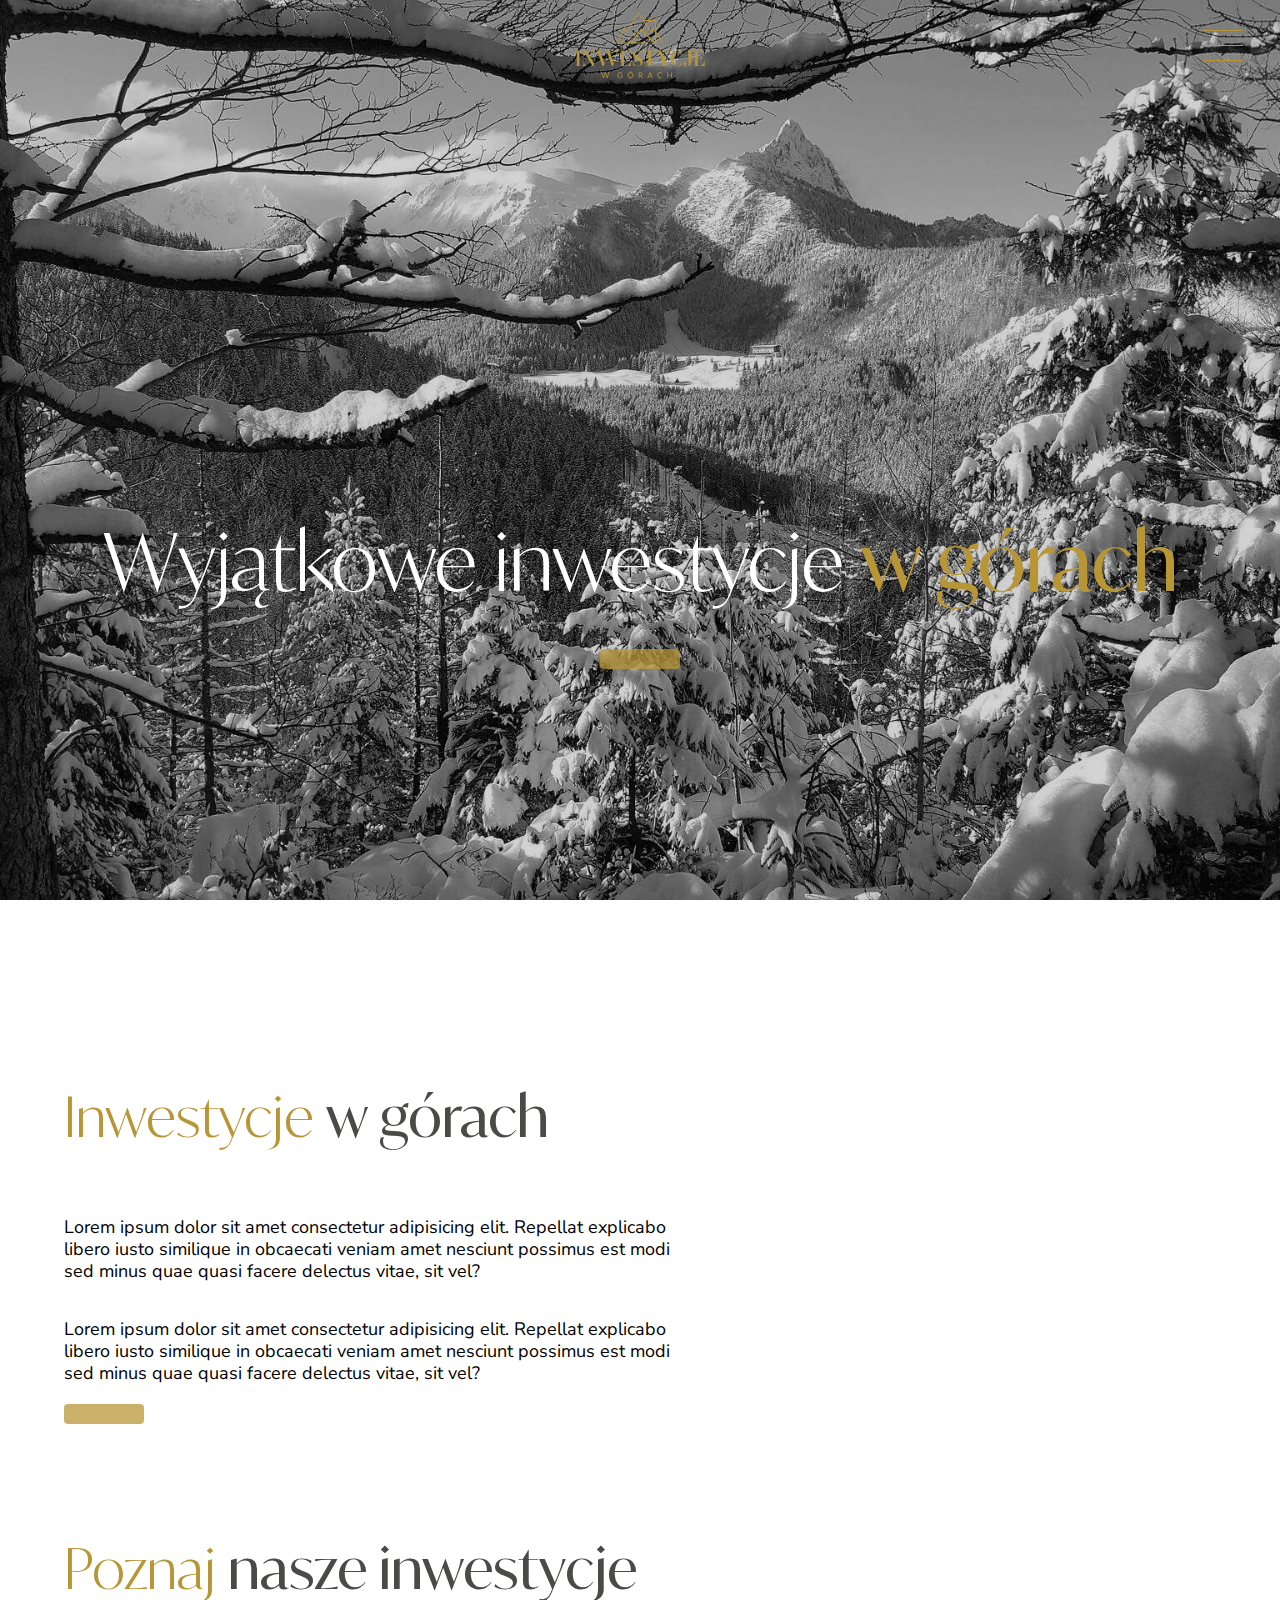
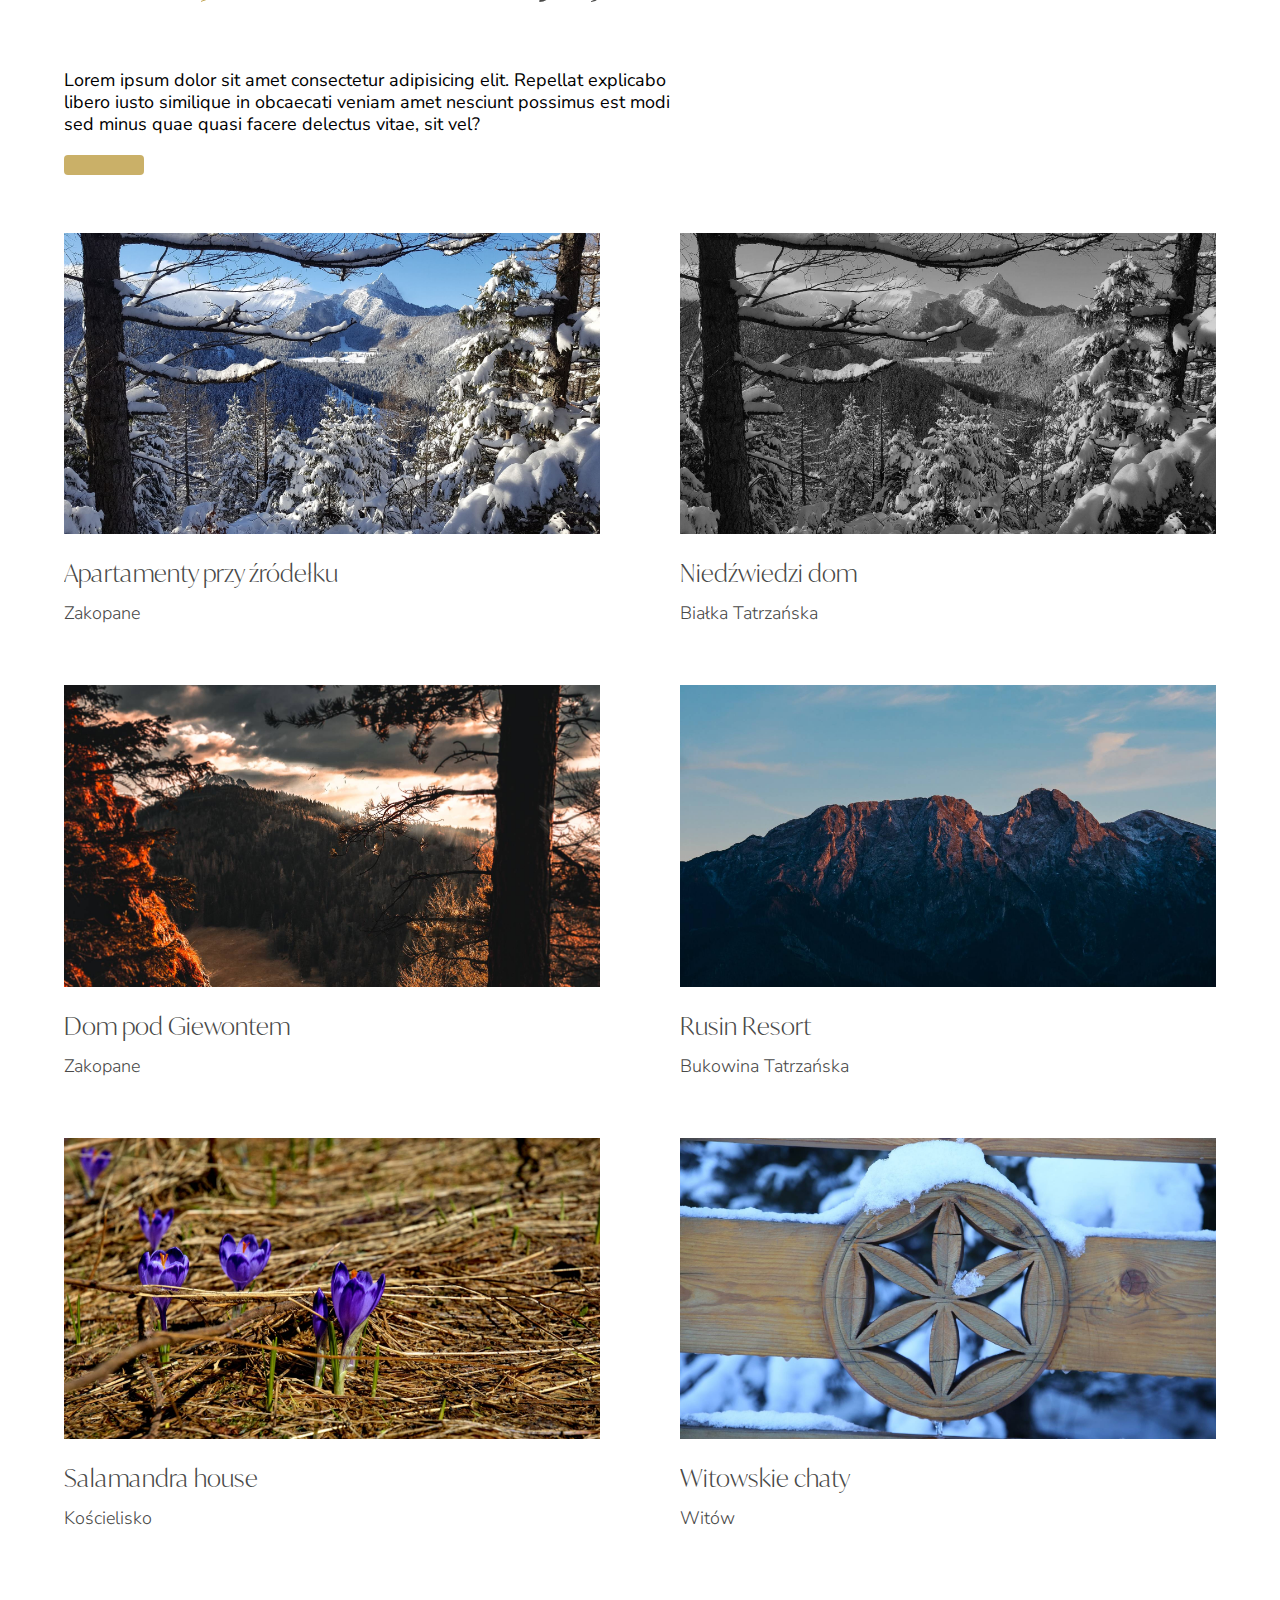
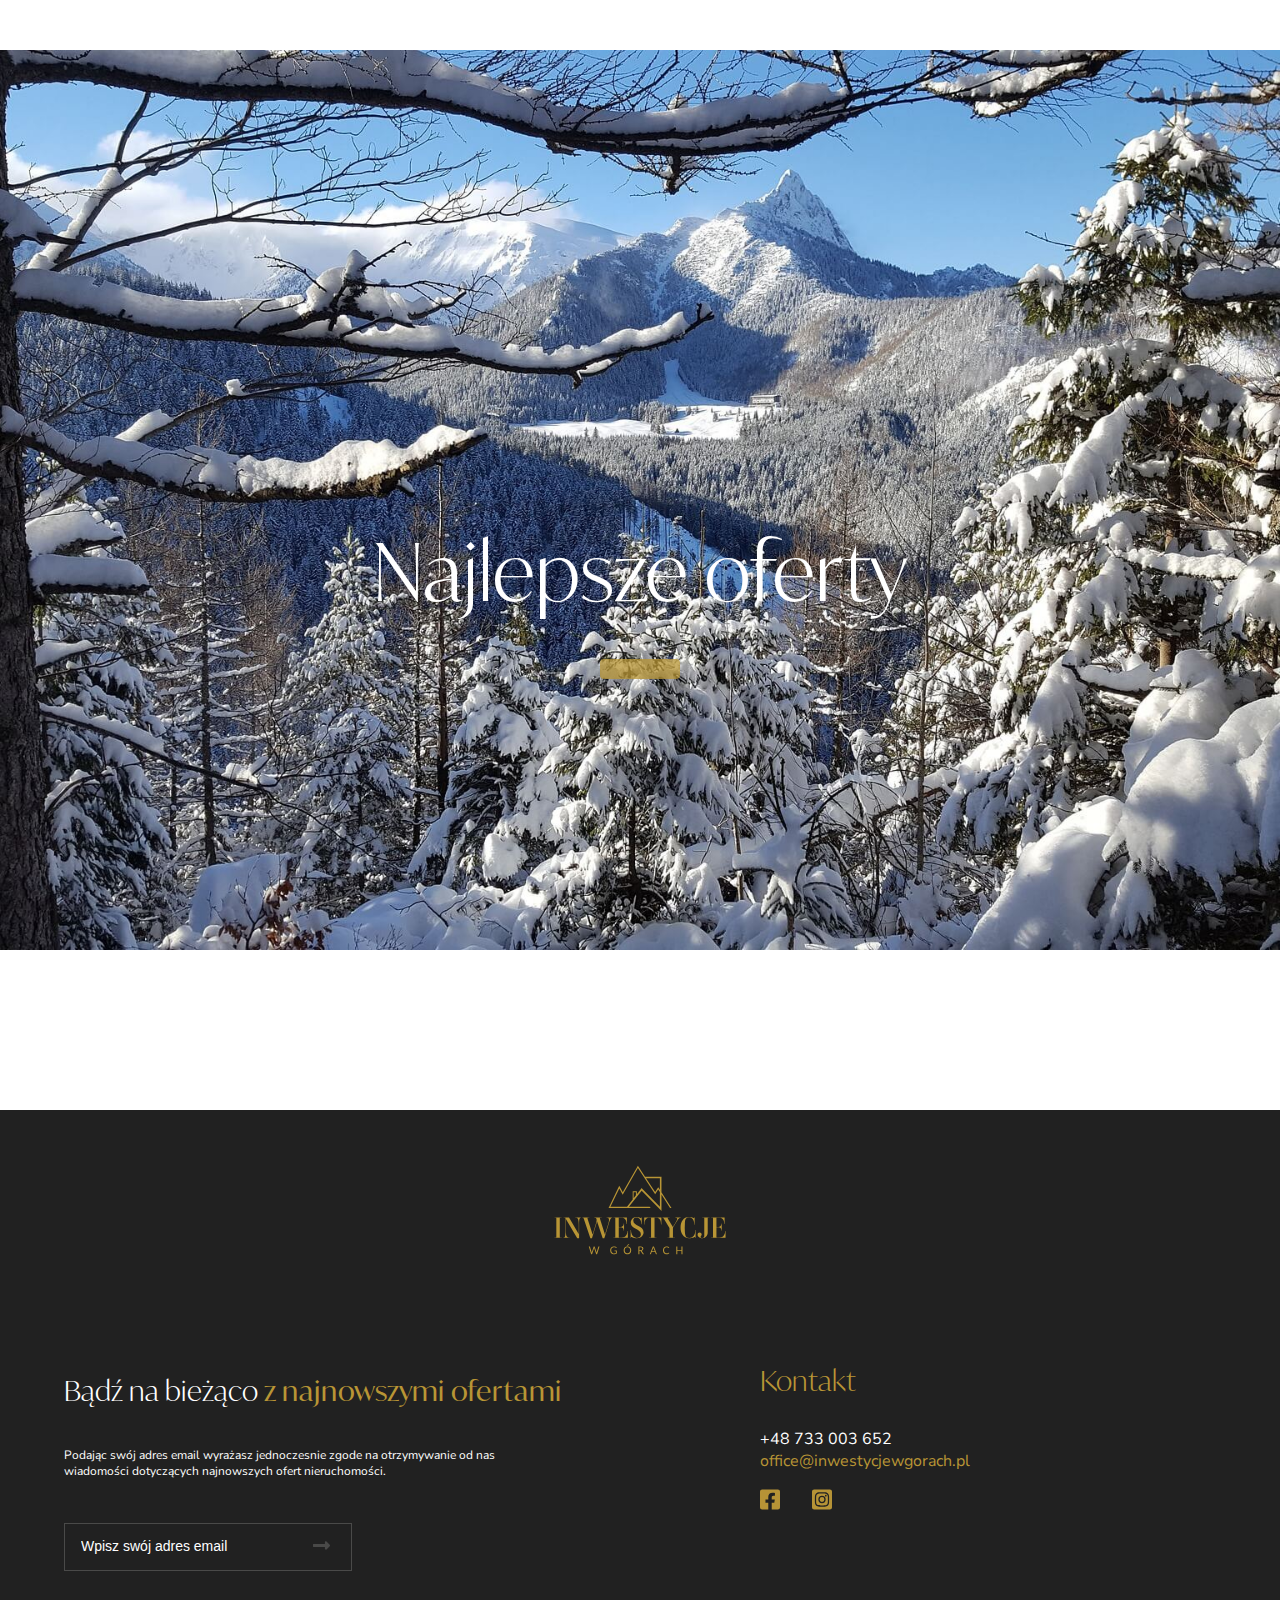
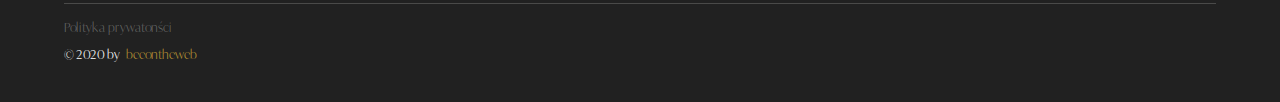
==== index.html @ 1aafb500 "Add menu links hover effects & image menu image" ====
<!DOCTYPE html>
<html lang="en">
  <head>
    <meta charset="UTF-8" />
    <meta name="viewport" content="width=device-width, initial-scale=1.0" />
    <link rel="stylesheet" href="./style.css" />
    <title>Inwestycje w górach</title>
  </head>
  <body>
    <!-- <header>
      <nav> -->
    <div class="menu__toggler">
      <div class="menu__logo">
        <img class="menu__logo--img" src="./images/logo/logo_gold_optimized.svg" alt="Logo Inwestycje w Górach" />
      </div>
      <button class="hamburger-menu">
        <span class="hamburger-menu-line"></span>
      </button>
    </div>
    <nav class="menu-wrapper">
      <ul class="menu">
        <li class="menu__item"><a class="menu__item--link" href="./#home">Home</a></li>
        <li class="menu__item"><a class="menu__item--link" href="./#about">O nas</a></li>
        <li class="menu__item"><a class="menu__item--link" href="./#investments">Inwestycje</a></li>
        <li class="menu__item"><a class="menu__item--link" href="./#footer">Kontakt</a></li>
      </ul>
      <div class="menu__contact">
        <a href="tel:+48733003652" class="menu__contact--phone">+48 733 003 652</a>
        <a href="mailto:office@inwestycjewgorach.pl" class="menu__contact--email">office@inwestycjewgorach.pl</a>
        <div class="menu__contact--social-links">
          <a href="" class="menu__contact--social-links facebook-link"
            ><img src="./images/icons/facebook-square.svg" alt=""
          /></a>
          <a href="" class="menu__contact--social-links instagram-link"
            ><img src="./images/icons/instagram-square.svg" alt=""
          /></a>
        </div>
      </div>
      <div class="menu-image-container"></div>
    </nav>

    <!-- </nav>
    </header> -->
    <section class="hero" id="home">
      <h2 class="lead-text">
        Wyjątkowe inwestycje <br />
        <span>w górach</span>
      </h2>
    </section>
    <div id="sticky-bar"></div>
    <section class="about" id="about">
      <h2 class="about__lead-text">Inwestycje <span>w górach</span></h2>
      <p class="about__paragraph">
        Lorem ipsum dolor sit amet consectetur adipisicing elit. Repellat explicabo libero iusto similique in obcaecati
        veniam amet nesciunt possimus est modi sed minus quae quasi facere delectus vitae, sit vel?
      </p>
      <p class="about__paragraph">
        Lorem ipsum dolor sit amet consectetur adipisicing elit. Repellat explicabo libero iusto similique in obcaecati
        veniam amet nesciunt possimus est modi sed minus quae quasi facere delectus vitae, sit vel?
      </p>
    </section>
    <section class="investments" id="investments">
      <h2 class="investments__lead-text">Poznaj <span>nasze inwestycje</span></h2>
      <p class="investments__paragraph">
        Lorem ipsum dolor sit amet consectetur adipisicing elit. Repellat explicabo libero iusto similique in obcaecati
        veniam amet nesciunt possimus est modi sed minus quae quasi facere delectus vitae, sit vel?
      </p>
      <div class="investments-wrapper">
        <a href="./single.html" class="single-investment">
          <div class="single-investment__image"></div>
          <h3 class="single-investment__name">Apartamenty przy źródełku</h3>
          <h4 class="single-investment__city">Zakopane</h4>
        </a>
        <a href="./single.html" class="single-investment">
          <div class="single-investment__image"></div>
          <h3 class="single-investment__name">Niedźwiedzi dom</h3>
          <h4 class="single-investment__city">Białka Tatrzańska</h4>
        </a>
        <a href="./single.html" class="single-investment">
          <div class="single-investment__image"></div>
          <h3 class="single-investment__name">Dom pod Giewontem</h3>
          <h4 class="single-investment__city">Zakopane</h4>
        </a>
        <a href="./single.html" class="single-investment">
          <div class="single-investment__image"></div>
          <h3 class="single-investment__name">Rusin Resort</h3>
          <h4 class="single-investment__city">Bukowina Tatrzańska</h4>
        </a>
        <a href="./single.html" class="single-investment">
          <div class="single-investment__image"></div>
          <h3 class="single-investment__name">Salamandra house</h3>
          <h4 class="single-investment__city">Kościelisko</h4>
        </a>
        <a href="./single.html" class="single-investment">
          <div class="single-investment__image"></div>
          <h3 class="single-investment__name">Witowskie chaty</h3>
          <h4 class="single-investment__city">Witów</h4>
        </a>
      </div>
    </section>
    <section class="gallery">
      <div class="gallery__image">
        <h4 class="gallery__image--title">Najlepsze oferty</h4>
      </div>
    </section>
    <footer class="footer">
      <section class="footer__logo">
        <img class="footer__logo--img" src="./images/logo/logo_gold_optimized.svg" alt="Logo Inwestycje w Górach" />
      </section>
      <!-- <section class="footer__cities">
        <p class="footer__cities--city">Zakopane</p>
        <p class="footer__cities--city">Białka Tatrzańska</p>
        <p class="footer__cities--city">Kościelisko</p>
        <p class="footer__cities--city">Bukowina Tatrzańska</p>
        <p class="footer__cities--city">Witów</p>
        <p class="footer__cities--city">Jurgów</p>
      </section> -->
      <section class="footer__newsletter" id="footer">
        <h4 class="footer__newsletter--title">
          Bądź na bieżąco <br />
          <span>z najnowszymi ofertami</span>
        </h4>
        <p class="footer__newsletter--disclaimer">
          Podając swój adres email wyrażasz jednoczesnie zgode na otrzymywanie od nas wiadomości dotyczących najnowszych
          ofert nieruchomości.
        </p>
        <form class="footer__newsletter-form">
          <input
            type="email"
            name="email"
            id="email"
            placeholder="Wpisz swój adres email"
            class="footer__newsletter-form--input"
          />
          <button type="submit" class="footer__newsletter-form--button">
            <img src="./images/icons/long-arrow-alt-right.svg" alt="" srcset="" />
          </button>
        </form>
      </section>
      <section class="footer__contact">
        <h4 class="footer__contact--header">Kontakt</h4>
        <a href="tel:+48733003652" class="footer__contact--phone">+48 733 003 652</a>
        <a href="mailto:office@inwestycjewgorach.pl" class="footer__contact--email">office@inwestycjewgorach.pl</a>
        <div class="footer__contact--social-links">
          <a href="" class="footer__contact--social-links facebook-link"
            ><img src="./images/icons/facebook-square.svg" alt=""
          /></a>
          <a href="" class="footer__contact--social-links instagram-link"
            ><img src="./images/icons/instagram-square.svg" alt=""
          /></a>
        </div>
      </section>
      <section class="footer__privacy-policy">
        <a href="" class="footer__privacy-policy--link">Polityka prywatonści</a>
      </section>
      <section class="footer__copyrights">
        <a href="https://www.beeontheweb.pl" target="_blank" rel="noopener noreferrer" class="footer__copyrights--link"
          >&#169; 2020 by &nbsp;<span>beeontheweb</span></a
        >
      </section>
    </footer>
    <script src="index.js"></script>
  </body>
</html>
---- style.css ----
@import url("fonts/ivymode/ivymode.css");
@import url("https://fonts.googleapis.com/css2?family=Nunito+Sans:ital,wght@0,200;0,300;0,400;0,600;0,700;0,800;0,900;1,200;1,300;1,400;1,600;1,700;1,800;1,900&display=swap");
.menu__toggler {
  position: fixed;
  top: 0;
  left: 0;
  width: 100vw;
  max-width: 100vw;
  margin: 0;
  padding: 0;
  height: 64px;
  background: transparent;
  z-index: 10;
  display: -webkit-box;
  display: -ms-flexbox;
  display: flex;
  -webkit-box-align: center;
      -ms-flex-align: center;
          align-items: center;
  -webkit-box-pack: end;
      -ms-flex-pack: end;
          justify-content: flex-end;
}

.menu__toggler .menu__logo {
  position: absolute;
  top: 0;
  left: 0;
  height: 64px;
  width: 100%;
  text-align: center;
}

@media screen and (min-width: 768px) {
  .menu__toggler .menu__logo {
    height: 90px;
  }
}

.menu__toggler .menu__logo--img {
  height: 100%;
  width: auto;
}

.menu__toggler .hamburger-menu {
  width: 30px;
  height: 30px;
  background: transparent;
  border: none;
  margin: 0;
  padding: 0;
  margin-right: 17px;
  outline: #b89535;
  cursor: pointer;
  overflow: hidden;
}

.menu__toggler .hamburger-menu-line {
  position: relative;
  display: block;
  height: 1px;
  width: 100%;
  background: #b89535;
  border-radius: 1px;
  -webkit-transition: -webkit-transform 1s 0.2s ease;
  transition: -webkit-transform 1s 0.2s ease;
  transition: transform 1s 0.2s ease;
  transition: transform 1s 0.2s ease, -webkit-transform 1s 0.2s ease;
}

.menu__toggler .hamburger-menu-line:after {
  position: absolute;
  content: "";
  height: 1px;
  width: 100%;
  left: 0;
  top: 10px;
  background: inherit;
  border-radius: 1px;
  -webkit-transition: -webkit-transform 1.2s 0.2s ease;
  transition: -webkit-transform 1.2s 0.2s ease;
  transition: transform 1.2s 0.2s ease;
  transition: transform 1.2s 0.2s ease, -webkit-transform 1.2s 0.2s ease;
}

.menu__toggler .hamburger-menu-line:before {
  position: absolute;
  content: "";
  height: 1px;
  width: 100%;
  left: 0;
  bottom: 10px;
  background: inherit;
  border-radius: 1px;
  -webkit-transition: -webkit-transform 1s 0.2s ease;
  transition: -webkit-transform 1s 0.2s ease;
  transition: transform 1s 0.2s ease;
  transition: transform 1s 0.2s ease, -webkit-transform 1s 0.2s ease;
}

.menu__toggler .hamburger-menu:focus {
  color: #b89535;
}

.menu__toggler .hamburger-active .hamburger-menu-line {
  -webkit-transform: scaleX(0.25);
          transform: scaleX(0.25);
  border-radius: 1px;
}

.menu__toggler .hamburger-active .hamburger-menu-line:before {
  -webkit-transform: scaleX(8) translateX(0.5px);
          transform: scaleX(8) translateX(0.5px);
  border-radius: 1px;
}

.menu__toggler .hamburger-active .hamburger-menu-line:after {
  -webkit-transform: scaleX(8) translateX(-1px);
          transform: scaleX(8) translateX(-1px);
  border-radius: 1px;
}

@media screen and (min-width: 1024px) {
  .menu__toggler {
    height: 90px;
  }
  .menu__toggler .hamburger-menu {
    width: 40px;
    height: 40px;
    margin-right: 37px;
  }
  .menu__toggler .hamburger-menu-line:after {
    top: 15px;
  }
  .menu__toggler .hamburger-menu-line:before {
    bottom: 15px;
  }
}

.menu-wrapper {
  height: 100vh;
  width: 100vw;
  position: fixed;
  top: 0;
  left: 0;
  background: #212121;
  z-index: 5;
  -webkit-transform: translateY(-100%);
          transform: translateY(-100%);
  -webkit-transition: -webkit-transform 1s ease-out;
  transition: -webkit-transform 1s ease-out;
  transition: transform 1s ease-out;
  transition: transform 1s ease-out, -webkit-transform 1s ease-out;
}

.menu-wrapper .menu {
  margin: 25vh 0 0 0;
  padding: 0;
  list-style: none;
}

.menu-wrapper .menu__item {
  width: 100%;
  margin-bottom: 16px;
  text-align: center;
}

.menu-wrapper .menu__item--link {
  display: inline-block;
  text-decoration: none;
  font-family: "Ivy Mode";
  color: #ffffff;
  font-size: 32px;
  font-weight: 300;
  -webkit-transition: color 0.5s ease-in-out, -webkit-transform 0.5s;
  transition: color 0.5s ease-in-out, -webkit-transform 0.5s;
  transition: color 0.5s ease-in-out, transform 0.5s;
  transition: color 0.5s ease-in-out, transform 0.5s, -webkit-transform 0.5s;
}

.menu-wrapper .menu__item--link:hover {
  color: #b89535;
  transform: skewX(-15deg);
  -webkit-transform: skewX(-15deg);
  -moz-transform: skewX(-15deg);
  -o-transform: skewX(-15deg);
}

.menu-wrapper .menu__contact {
  margin-top: 40px;
}

.menu-wrapper .menu__contact--phone, .menu-wrapper .menu__contact--email {
  display: block;
  text-decoration: none;
  font-family: "Nunito Sans", sans-serif;
  text-align: center;
}

.menu-wrapper .menu__contact--phone {
  color: #ffffff;
}

.menu-wrapper .menu__contact--email {
  color: #b89535;
}

.menu-wrapper .menu__contact--social-links {
  margin: 8px 0;
  display: -webkit-box;
  display: -ms-flexbox;
  display: flex;
  -webkit-box-pack: center;
      -ms-flex-pack: center;
          justify-content: center;
  -webkit-box-align: center;
      -ms-flex-align: center;
          align-items: center;
}

.menu-wrapper .menu__contact--social-links.facebook-link img, .menu-wrapper .menu__contact--social-links.instagram-link img {
  width: 20px;
  height: auto;
  -webkit-filter: invert(58%) sepia(32%) saturate(791%) hue-rotate(6deg) brightness(95%) contrast(91%);
          filter: invert(58%) sepia(32%) saturate(791%) hue-rotate(6deg) brightness(95%) contrast(91%);
}

.menu-wrapper .menu__contact--social-links.facebook-link img:hover, .menu-wrapper .menu__contact--social-links.instagram-link img:hover {
  -webkit-filter: invert(100%) sepia(100%) saturate(0%) hue-rotate(288deg) brightness(102%) contrast(102%);
          filter: invert(100%) sepia(100%) saturate(0%) hue-rotate(288deg) brightness(102%) contrast(102%);
}

.menu-wrapper .menu__contact--social-links.facebook-link {
  margin-right: 32px;
}

.menu-wrapper .menu-image-container {
  display: none;
}

@media screen and (min-width: 768px) {
  .menu-wrapper .menu {
    margin: 25vh 0 0 0;
  }
  .menu-wrapper .menu__item {
    margin-bottom: 24px;
  }
  .menu-wrapper .menu__item--link {
    font-size: 48px;
  }
  .menu-wrapper .menu__contact {
    margin-top: 64px;
  }
  .menu-wrapper .menu__contact--social-links.facebook-link img, .menu-wrapper .menu__contact--social-links.instagram-link img {
    width: 24px;
    height: auto;
  }
  .menu-wrapper .menu__contact--social-links.facebook-link {
    margin-right: 48px;
  }
}

@media screen and (min-width: 1024px) {
  .menu-wrapper {
    display: -ms-grid;
    display: grid;
    -ms-grid-columns: 1fr 1fr;
        grid-template-columns: 1fr 1fr;
        grid-template-areas: "menu contact";
  }
  .menu-wrapper .menu {
    -ms-grid-row: 1;
    -ms-grid-column: 1;
    grid-area: menu;
    -ms-flex-item-align: end;
        -ms-grid-row-align: end;
        align-self: end;
    -ms-grid-column-align: start;
        justify-self: start;
    padding: 0 0 64px 64px;
  }
  .menu-wrapper .menu__item {
    margin-bottom: 24px;
    text-align: left;
  }
  .menu-wrapper .menu__item--link {
    font-size: 48px;
  }
  .menu-wrapper .menu__contact {
    -ms-grid-row: 1;
    -ms-grid-column: 2;
    grid-area: contact;
    -ms-flex-item-align: end;
        -ms-grid-row-align: end;
        align-self: end;
    -ms-grid-column-align: end;
        justify-self: end;
    margin-top: 0;
    padding: 0 64px 64px 0;
  }
  .menu-wrapper .menu__contact--phone, .menu-wrapper .menu__contact--email {
    text-align: right;
  }
  .menu-wrapper .menu__contact--social-links {
    -webkit-box-pack: end;
        -ms-flex-pack: end;
            justify-content: flex-end;
  }
  .menu-wrapper .menu__contact--social-links.facebook-link {
    margin-right: 48px;
  }
  .menu-wrapper .menu-image-container {
    display: block;
    position: absolute;
    top: 0;
    left: 37%;
    width: 35%;
    height: 100%;
    background: url("./images/heroes/flowers_01_1920_1080.jpg");
    background-size: cover;
    background-position: center;
    opacity: 0;
  }
  .menu-wrapper .menu-image-container.visible {
    opacity: 1;
    -webkit-transition: opacity 1s ease-in;
    transition: opacity 1s ease-in;
  }
}

.menu-wrapper.visible {
  -webkit-transform: translateY(0);
          transform: translateY(0);
}

.hero {
  position: relative;
  margin: 0;
  padding: 0;
  width: 100vw;
  max-width: 100vw;
  height: 100vh;
  min-height: calc(100vh - 64px);
  background-image: url("./images/heroes/hero_02_1920_1080.jpg");
  background-size: cover;
  background-position: center;
  display: -webkit-box;
  display: -ms-flexbox;
  display: flex;
  -webkit-box-pack: center;
      -ms-flex-pack: center;
          justify-content: center;
  -webkit-box-align: center;
      -ms-flex-align: center;
          align-items: center;
}

.hero .lead-text {
  position: absolute;
  left: 0;
  bottom: 25%;
  width: 100%;
  max-width: 100vw;
  z-index: 2;
  text-align: center;
  color: #ffffff;
  font-family: "Ivy Mode";
  font-size: 32px;
  line-height: 42px;
  font-weight: 300;
  font-style: normal;
}

@media screen and (min-width: 768px) {
  .hero .lead-text {
    font-size: 64px;
    line-height: 80px;
  }
}

@media screen and (min-width: 1024px) {
  .hero .lead-text {
    font-size: 80px;
    line-height: 96px;
  }
}

@media screen and (min-width: 1280px) {
  .hero .lead-text br {
    display: none;
  }
}

.hero .lead-text span {
  color: #b89535;
  font-weight: normal;
}

.hero .lead-text span:after {
  position: absolute;
  left: 50%;
  bottom: -60px;
  -webkit-transform: translateX(-50%);
          transform: translateX(-50%);
  content: "";
  width: 80px;
  height: 20px;
  background-color: #b89535;
  border-radius: 4px;
  opacity: 0.75;
}

.about {
  max-width: 100vw;
  height: auto;
  padding: 64px 20px;
  display: -webkit-box;
  display: -ms-flexbox;
  display: flex;
  -webkit-box-orient: vertical;
  -webkit-box-direction: normal;
      -ms-flex-direction: column;
          flex-direction: column;
  -webkit-box-align: center;
      -ms-flex-align: center;
          align-items: center;
  position: relative;
}

@media screen and (min-width: 768px) {
  .about {
    padding: 90px 20px;
  }
}

.about__lead-text {
  margin-top: 0;
  color: #b89535;
  font-family: "Ivy Mode";
  font-size: 32px;
  line-height: 42px;
  font-weight: 300;
  font-style: normal;
}

.about__lead-text span {
  color: #4a4a49;
  font-weight: normal;
}

@media screen and (min-width: 768px) {
  .about__lead-text {
    width: 100%;
    max-width: 80%;
    font-size: 56px;
    line-height: 72px;
  }
}

@media screen and (min-width: 1152px) {
  .about__lead-text {
    max-width: 1152px;
  }
}

.about__paragraph {
  position: relative;
  font-family: "Nunito Sans", sans-serif;
  font-size: 18px;
  line-height: 22px;
}

@media screen and (min-width: 768px) {
  .about__paragraph {
    max-width: 80%;
  }
}

@media screen and (min-width: 1152px) {
  .about__paragraph {
    max-width: 50%;
    -ms-flex-item-align: start;
        align-self: flex-start;
    margin-left: calc((100vw - 1152px) / 2 - 20px);
  }
}

.about__paragraph:last-of-type::after {
  position: absolute;
  left: 0;
  bottom: -40px;
  content: "";
  width: 80px;
  height: 20px;
  background-color: #b89535;
  border-radius: 4px;
  opacity: 0.75;
}

.investments {
  max-width: 100vw;
  height: auto;
  padding: 40px 20px;
  display: -webkit-box;
  display: -ms-flexbox;
  display: flex;
  -webkit-box-orient: vertical;
  -webkit-box-direction: normal;
      -ms-flex-direction: column;
          flex-direction: column;
  -webkit-box-align: center;
      -ms-flex-align: center;
          align-items: center;
}

.investments__lead-text {
  margin-top: 0;
  color: #b89535;
  font-family: "Ivy Mode";
  font-size: 32px;
  line-height: 42px;
  font-weight: 300;
  font-style: normal;
}

.investments__lead-text span {
  color: #4a4a49;
  font-weight: normal;
}

@media screen and (min-width: 768px) {
  .investments__lead-text {
    width: 100%;
    max-width: 80%;
    font-size: 56px;
    line-height: 72px;
  }
}

@media screen and (min-width: 1152px) {
  .investments__lead-text {
    max-width: 1152px;
  }
}

.investments__paragraph {
  position: relative;
  font-family: "Nunito Sans", sans-serif;
  font-size: 18px;
  line-height: 22px;
}

@media screen and (min-width: 768px) {
  .investments__paragraph {
    max-width: 80%;
  }
}

@media screen and (min-width: 1152px) {
  .investments__paragraph {
    max-width: 50%;
    -ms-flex-item-align: start;
        align-self: flex-start;
    margin-left: calc((100vw - 1152px) / 2 - 20px);
  }
}

.investments__paragraph:after {
  position: absolute;
  left: 0;
  bottom: -40px;
  content: "";
  width: 80px;
  height: 20px;
  background-color: #b89535;
  border-radius: 4px;
  opacity: 0.75;
}

.investments-wrapper {
  padding-top: 80px;
}

.investments-wrapper .single-investment {
  display: block;
  text-decoration: none;
  cursor: pointer;
  overflow: hidden;
}

.investments-wrapper .single-investment__image {
  width: calc(100vw - 40px);
  height: calc((100vw - 40px) / 16 * 9);
  background: url("./images/heroes/hero_01_1920_1080.jpg");
  background-size: cover;
  -webkit-transition: -webkit-transform 1s;
  transition: -webkit-transform 1s;
  transition: transform 1s;
  transition: transform 1s, -webkit-transform 1s;
}

.investments-wrapper .single-investment__image:hover {
  -webkit-transform: scale(1.05);
          transform: scale(1.05);
}

.investments-wrapper .single-investment__name {
  font-family: "Ivy Mode";
  font-size: 24px;
  color: #4a4a49;
  font-weight: 300;
  font-style: normal;
  margin-bottom: 12px;
  z-index: 2;
}

.investments-wrapper .single-investment__city {
  font-family: "Nunito Sans", sans-serif;
  font-size: 18px;
  color: #4a4a49;
  font-weight: 300;
  margin: 0;
}

.investments-wrapper .single-investment:not(:nth-of-type(1)) {
  padding-top: 60px;
}

.investments-wrapper .single-investment:nth-of-type(2) .single-investment__image {
  background: url("./images/heroes/hero_02_1920_1080.jpg");
  background-size: cover;
}

.investments-wrapper .single-investment:nth-of-type(3) .single-investment__image {
  background: url("./images/heroes/hero_03_1920_1080.jpg");
  background-size: cover;
}

.investments-wrapper .single-investment:nth-of-type(4) .single-investment__image {
  background: url("./images/heroes/hero_04_1920_1080.jpg");
  background-size: cover;
}

.investments-wrapper .single-investment:nth-of-type(5) .single-investment__image {
  background: url("./images/heroes/flowers_01_1920_1080.jpg");
  background-size: cover;
}

.investments-wrapper .single-investment:nth-of-type(6) .single-investment__image {
  background: url("./images/heroes/ornament_01_1920_1080.jpg");
  background-size: cover;
}

@media screen and (min-width: 768px) {
  .investments-wrapper {
    width: 100%;
    padding: 80px 20px 80px;
    display: -ms-grid;
    display: grid;
    -ms-grid-columns: minmax(40%, 536px) minmax(40%, 536px);
        grid-template-columns: minmax(40%, 536px) minmax(40%, 536px);
    grid-gap: 60px 40px;
  }
  .investments-wrapper .single-investment {
    height: auto;
  }
  .investments-wrapper .single-investment__image {
    width: 100%;
    max-width: 100%;
    height: calc((100vw - 120px) / 16 * 9 / 2);
  }
  .investments-wrapper .single-investment:not(:nth-of-type(1)) {
    padding-top: 0;
  }
}

@media screen and (min-width: 1024px) {
  .investments-wrapper {
    padding: 80px 30px 80px;
    grid-gap: 60px 80px;
  }
  .investments-wrapper .single-investment__image {
    height: calc((100vw - 180px) / 16 * 9 / 2);
  }
}

@media screen and (min-width: 1280px) {
  .investments-wrapper {
    -webkit-box-pack: center;
        -ms-flex-pack: center;
            justify-content: center;
    padding: 80px 30px 80px;
    grid-gap: 60px 80px;
  }
  .investments-wrapper .single-investment__image {
    width: 100%;
    height: calc(536px / 16 * 9);
  }
}

.gallery {
  max-width: 100vw;
  height: 100vh;
  margin-bottom: 64px;
}

.gallery__image {
  position: relative;
  width: 100%;
  height: 100%;
  background: url("./images/heroes/hero_01_1920_1080.jpg");
  background-size: cover;
  background-position: center;
}

.gallery__image--title {
  position: absolute;
  left: 0;
  bottom: 25%;
  width: 100%;
  max-width: 100vw;
  z-index: 2;
  text-align: center;
  color: #ffffff;
  font-family: "Ivy Mode";
  font-size: 32px;
  line-height: 42px;
  font-weight: 300;
  font-style: normal;
}

@media screen and (min-width: 768px) {
  .gallery__image--title {
    font-size: 64px;
    line-height: 80px;
  }
}

@media screen and (min-width: 1024px) {
  .gallery__image--title {
    font-size: 80px;
    line-height: 96px;
  }
}

@media screen and (min-width: 1280px) {
  .gallery__image--title br {
    display: none;
  }
}

.gallery__image--title:after {
  position: absolute;
  left: 50%;
  bottom: -60px;
  -webkit-transform: translateX(-50%);
          transform: translateX(-50%);
  content: "";
  width: 80px;
  height: 20px;
  background-color: #b89535;
  border-radius: 4px;
  opacity: 0.75;
}

@media screen and (min-width: 768px) {
  .gallery {
    padding-bottom: 96px;
  }
}

.map {
  max-width: 100vw;
  margin-bottom: 64px;
  display: -webkit-box;
  display: -ms-flexbox;
  display: flex;
  -webkit-box-pack: center;
      -ms-flex-pack: center;
          justify-content: center;
}

.map-image {
  width: calc(100vw - 40px);
  height: calc((100vw - 40px) * 0.4323);
  max-height: 498px;
  background: url("./images/enklawa_polany/map_clear_resized.jpg");
  background-size: cover;
  background-position: center;
}

@media screen and (min-width: 768px) {
  .map {
    padding: 0;
    margin-bottom: 80px;
  }
}

@media screen and (min-width: 1192px) {
  .map-image {
    max-width: 1152px;
  }
}

.footer {
  max-width: 100vw;
  height: auto;
  background: #212121;
  padding: 40px 20px;
}

@media screen and (min-width: 1152px) {
  .footer {
    padding: 40px calc((100vw - 1152px) / 2);
    display: -ms-grid;
    display: grid;
    -ms-grid-rows: auto auto auto auto;
        grid-template-rows: auto auto auto auto;
    -ms-grid-columns: 1fr 1fr;
        grid-template-columns: 1fr 1fr;
        grid-template-areas: "logo logo" "newsletter contact" "priv-policy priv-policy" "copyrights copyrights";
  }
}

.footer__logo {
  height: 80px;
  text-align: center;
  margin-bottom: 20px;
}

@media screen and (min-width: 768px) {
  .footer__logo {
    height: 96px;
    margin-bottom: 32px;
  }
}

@media screen and (min-width: 1024px) {
  .footer__logo {
    height: 120px;
    margin-bottom: 64px;
  }
}

.footer__logo--img {
  height: 100%;
  width: auto;
}

@media screen and (min-width: 1152px) {
  .footer__logo {
    grid-area: logo;
  }
}

.footer__newsletter--title {
  text-align: center;
  color: #ffffff;
  font-family: "Ivy Mode";
  font-size: 28px;
  line-height: 38px;
  font-weight: 300;
  font-style: normal;
}

.footer__newsletter--title span {
  color: #b89535;
  font-weight: normal;
}

.footer__newsletter--disclaimer {
  font-size: 12px;
  color: #ffffff;
  text-align: center;
}

.footer__newsletter-form {
  padding: 32px 0;
  position: relative;
}

.footer__newsletter-form--input {
  -webkit-box-sizing: border-box;
          box-sizing: border-box;
  height: 48px;
  width: 100%;
  border: 1px solid #4a4a49;
  background: transparent;
  padding: 16px;
}

.footer__newsletter-form--input::-webkit-input-placeholder {
  color: #ffffff;
  font-size: 14px;
  font-weight: 200;
}

.footer__newsletter-form--input:-ms-input-placeholder {
  color: #ffffff;
  font-size: 14px;
  font-weight: 200;
}

.footer__newsletter-form--input::-ms-input-placeholder {
  color: #ffffff;
  font-size: 14px;
  font-weight: 200;
}

.footer__newsletter-form--input::placeholder {
  color: #ffffff;
  font-size: 14px;
  font-weight: 200;
}

.footer__newsletter-form--button {
  background: transparent;
  border: none;
  position: absolute;
  right: 16px;
  top: 50%;
  -webkit-transform: translateY(-50%);
          transform: translateY(-50%);
}

.footer__newsletter-form--button img {
  height: 20px;
  -webkit-filter: invert(25%) sepia(1%) saturate(560%) hue-rotate(22deg) brightness(96%) contrast(82%);
          filter: invert(25%) sepia(1%) saturate(560%) hue-rotate(22deg) brightness(96%) contrast(82%);
}

@media screen and (min-width: 768px) {
  .footer__newsletter--title {
    text-align: left;
  }
  .footer__newsletter--title br {
    display: none;
  }
  .footer__newsletter--disclaimer {
    text-align: left;
    max-width: 80%;
  }
  .footer__newsletter-form {
    max-width: 50%;
  }
}

@media screen and (min-width: 1152px) {
  .footer__newsletter {
    grid-area: newsletter;
  }
}

.footer__contact--header {
  text-align: center;
  color: #b89535;
  font-family: "Ivy Mode";
  font-size: 28px;
  line-height: 38px;
  font-weight: 300;
  font-style: normal;
  margin: 28px 0;
}

.footer__contact--phone, .footer__contact--email {
  display: block;
  text-decoration: none;
  font-family: "Nunito Sans", sans-serif;
  text-align: center;
}

.footer__contact--phone {
  color: #ffffff;
}

.footer__contact--email {
  color: #b89535;
}

.footer__contact--social-links {
  margin: 8px 0;
  display: -webkit-box;
  display: -ms-flexbox;
  display: flex;
  -webkit-box-pack: center;
      -ms-flex-pack: center;
          justify-content: center;
  -webkit-box-align: center;
      -ms-flex-align: center;
          align-items: center;
}

.footer__contact--social-links.facebook-link img, .footer__contact--social-links.instagram-link img {
  width: 20px;
  height: auto;
  -webkit-filter: invert(58%) sepia(32%) saturate(791%) hue-rotate(6deg) brightness(95%) contrast(91%);
          filter: invert(58%) sepia(32%) saturate(791%) hue-rotate(6deg) brightness(95%) contrast(91%);
}

.footer__contact--social-links.facebook-link img:hover, .footer__contact--social-links.instagram-link img:hover {
  -webkit-filter: invert(100%) sepia(100%) saturate(0%) hue-rotate(288deg) brightness(102%) contrast(102%);
          filter: invert(100%) sepia(100%) saturate(0%) hue-rotate(288deg) brightness(102%) contrast(102%);
}

.footer__contact--social-links.facebook-link {
  margin-right: 32px;
}

@media screen and (min-width: 768px) {
  .footer__contact--header {
    text-align: left;
  }
  .footer__contact--phone, .footer__contact--email {
    text-align: left;
  }
  .footer__contact--social-links {
    -webkit-box-pack: start;
        -ms-flex-pack: start;
            justify-content: flex-start;
  }
}

@media screen and (min-width: 1152px) {
  .footer__contact {
    grid-area: contact;
    padding-left: 120px;
  }
}

.footer__privacy-policy {
  border-top: 1px solid #4a4a49;
  padding: 12px 0 8px;
}

.footer__privacy-policy--link {
  display: block;
  text-decoration: none;
  text-align: center;
  font-family: "Ivy Mode";
  font-weight: 300;
  font-size: 12px;
  color: rgba(255, 255, 255, 0.3);
}

@media screen and (min-width: 768px) {
  .footer__privacy-policy {
    padding: 16px 0 12px;
  }
  .footer__privacy-policy--link {
    text-align: left;
  }
}

@media screen and (min-width: 1152px) {
  .footer__privacy-policy {
    grid-area: priv-policy;
  }
}

.footer__copyrights {
  padding: 0;
}

.footer__copyrights--link {
  display: block;
  text-decoration: none;
  text-align: center;
  font-family: "Ivy Mode";
  font-weight: 300;
  font-size: 12px;
  color: #ffffff;
}

.footer__copyrights--link span {
  color: #b89535;
}

@media screen and (min-width: 768px) {
  .footer__copyrights--link {
    text-align: left;
  }
}

@media screen and (min-width: 1152px) {
  .footer__copyrights {
    grid-area: copyrights;
  }
}

body {
  margin: 0;
  padding: 0;
  font-family: "Nunito Sans", sans-serif;
  width: 100vw;
  max-width: 100vw;
  height: auto;
  min-height: 100vh;
  overflow: hidden;
  overflow-y: scroll;
  position: relative;
}

body #sticky-bar {
  position: -webkit-sticky;
  position: sticky;
  left: 0;
  top: 0;
  width: 100vw;
  background-color: #ffffff;
  z-index: 4;
  height: 64px;
}

@media screen and (min-width: 768px) {
  body #sticky-bar {
    height: 90px;
  }
}

textarea,
input[type="text"],
input[type="button"],
input[type="email"],
input[type="submit"] {
  -webkit-appearance: none;
  border-radius: 0;
}
/*# sourceMappingURL=style.css.map */
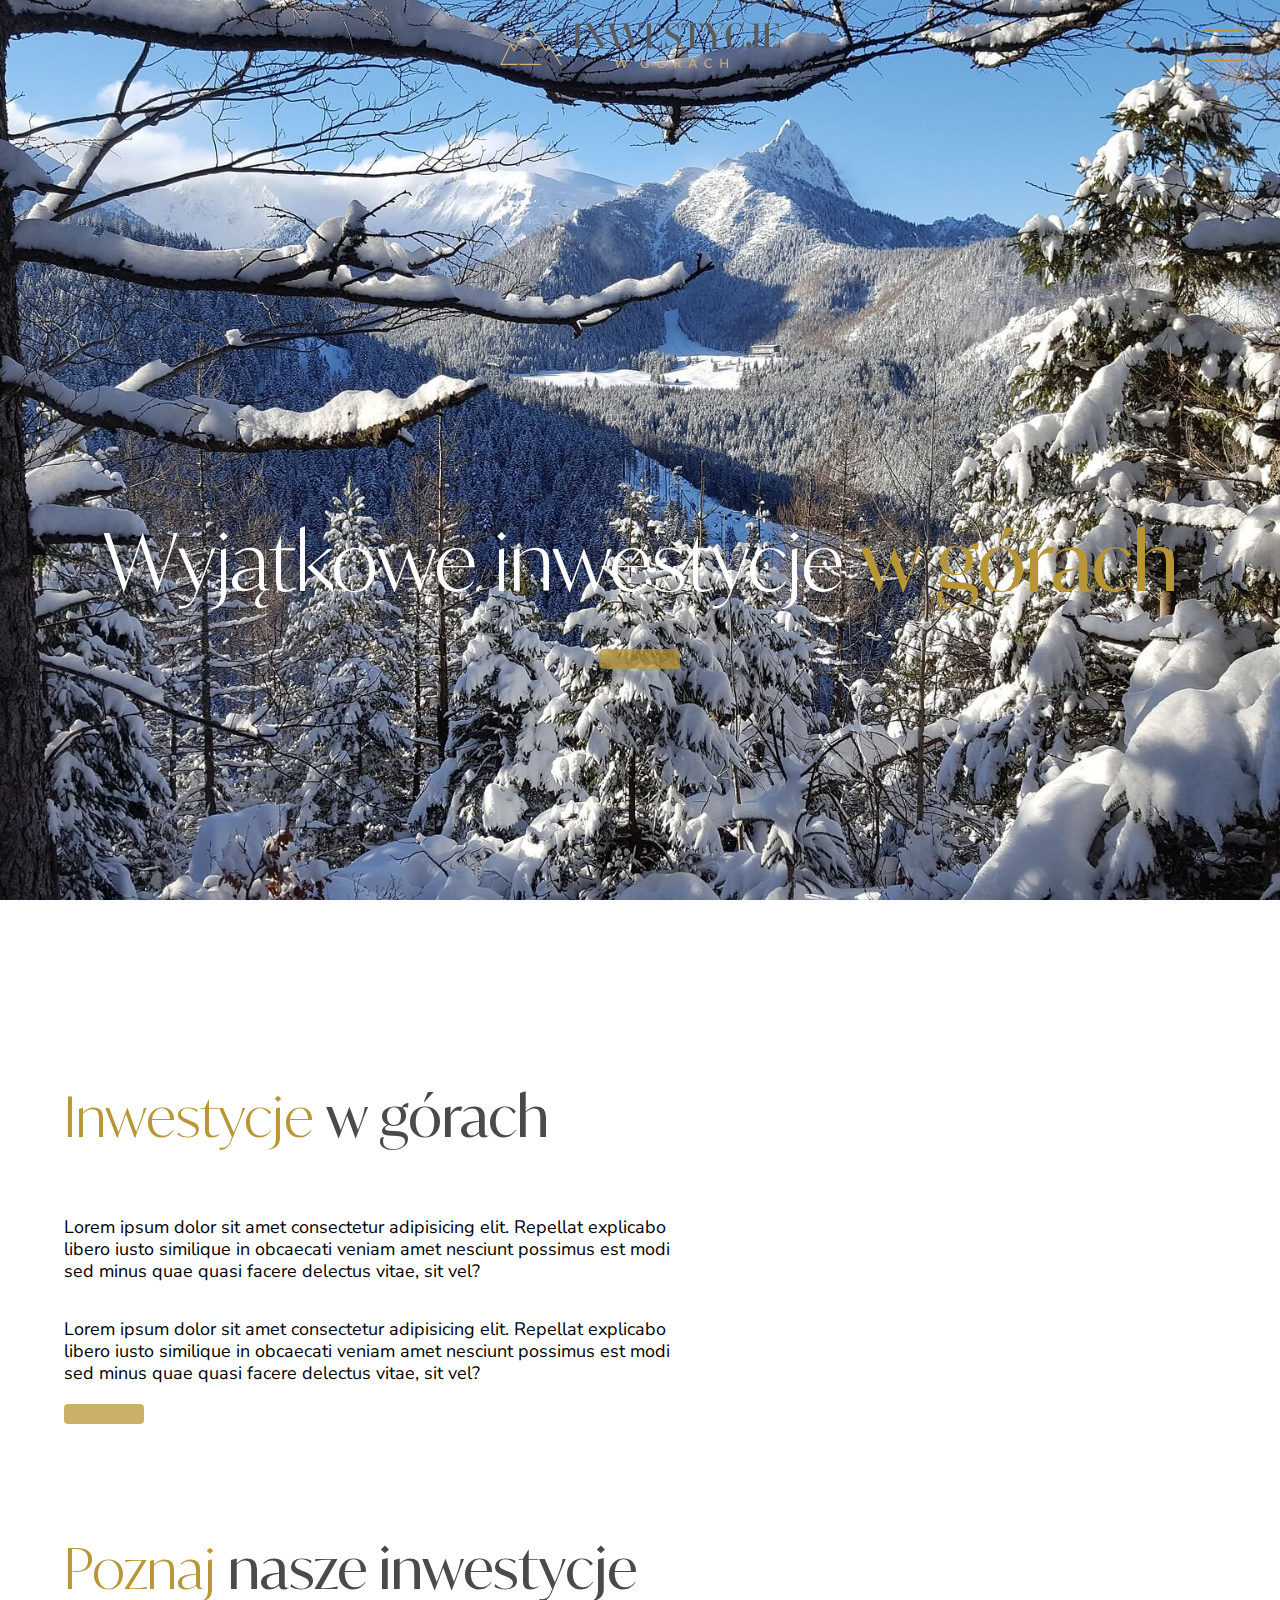
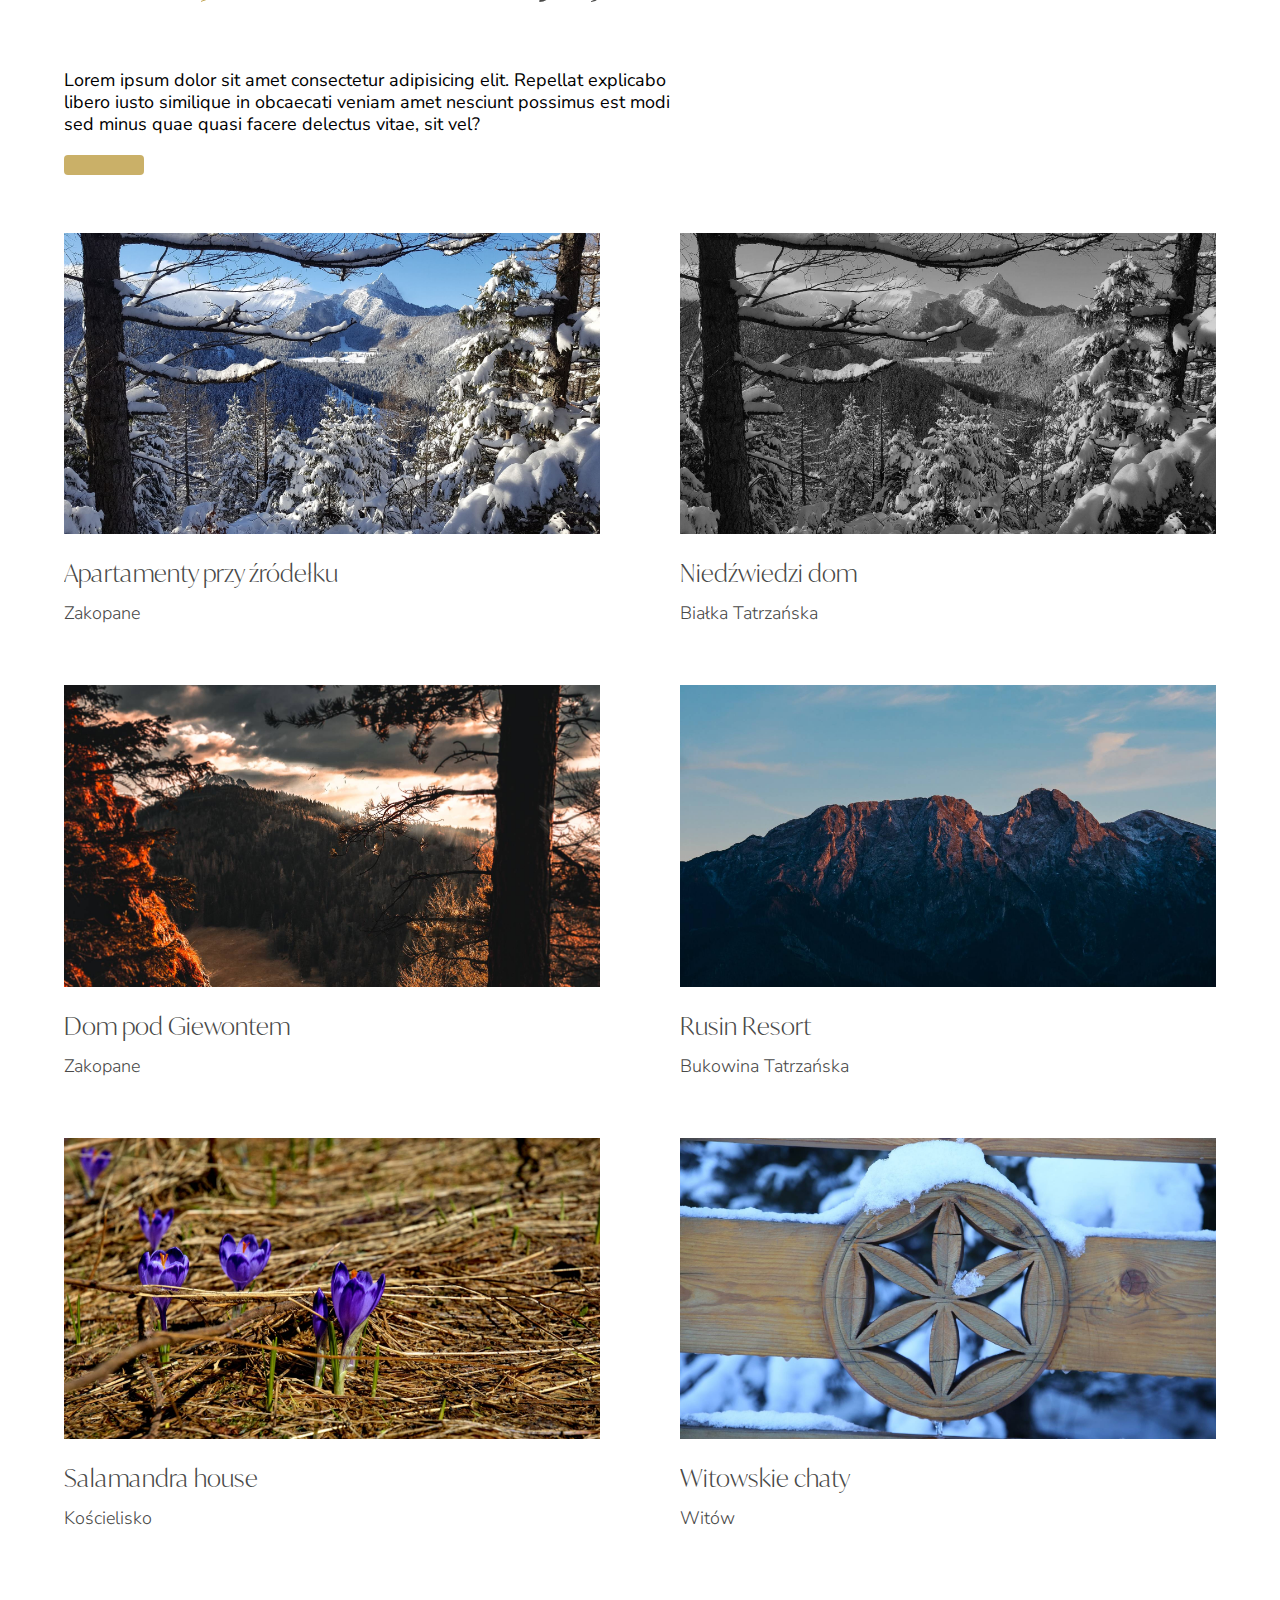
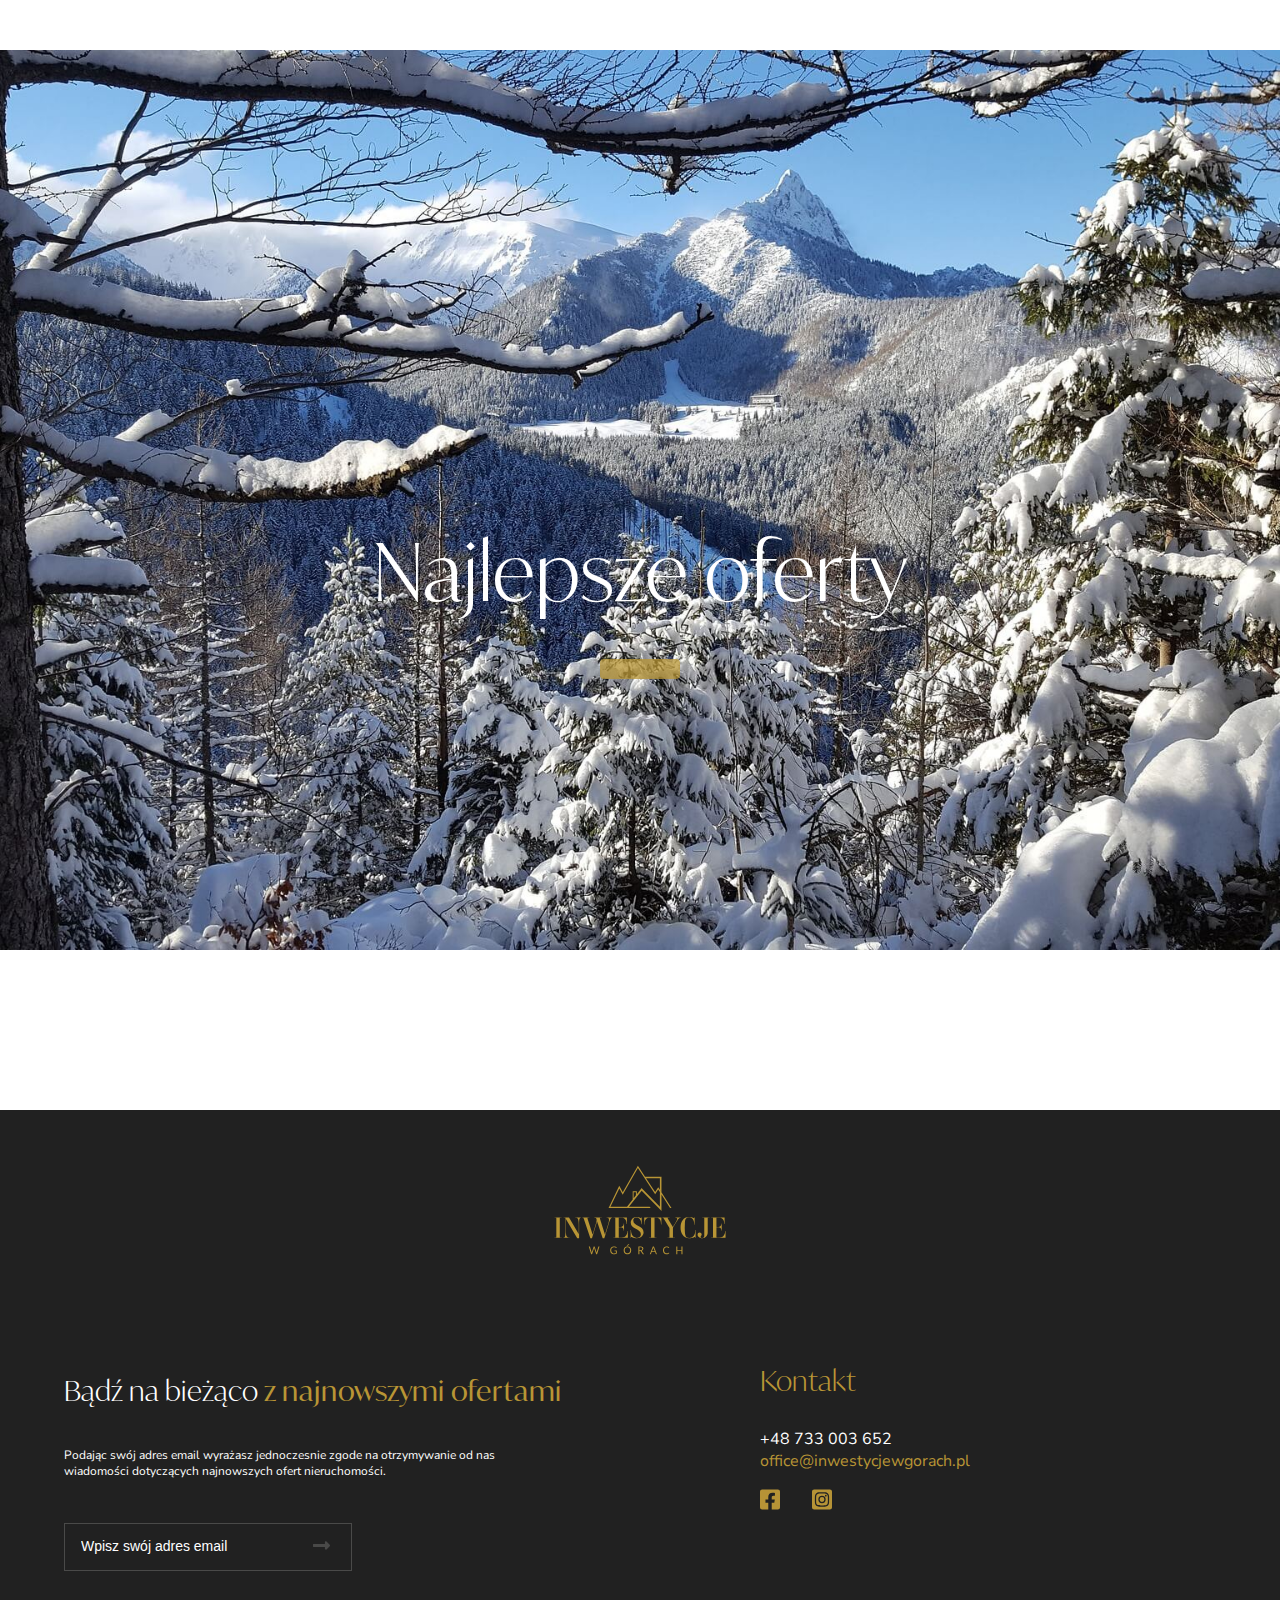
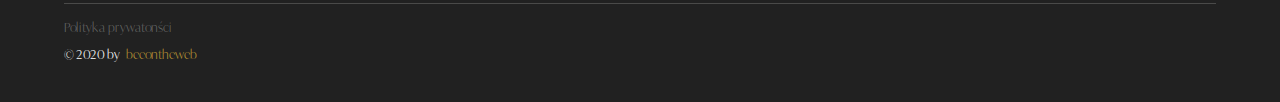
==== commit 8e37bed2: "Change top-bar logo" ====
--- a/index.html
+++ b/index.html
@@ -11,7 +11,7 @@
       <nav> -->
     <div class="menu__toggler">
       <div class="menu__logo">
-        <img class="menu__logo--img" src="./images/logo/logo_gold_optimized.svg" alt="Logo Inwestycje w Górach" />
+        <img class="menu__logo--img" src="./images/logo/logo_color_optimized.svg" alt="Logo Inwestycje w Górach" />
       </div>
       <button class="hamburger-menu">
         <span class="hamburger-menu-line"></span>
--- a/style.css
+++ b/style.css
@@ -28,17 +28,30 @@
   left: 0;
   height: 64px;
   width: 100%;
-  text-align: center;
+  display: -webkit-box;
+  display: -ms-flexbox;
+  display: flex;
+  -webkit-box-align: center;
+      -ms-flex-align: center;
+          align-items: center;
+  -webkit-box-pack: start;
+      -ms-flex-pack: start;
+          justify-content: flex-start;
+  padding-left: 20px;
 }
 
 @media screen and (min-width: 768px) {
   .menu__toggler .menu__logo {
     height: 90px;
+    -webkit-box-pack: center;
+        -ms-flex-pack: center;
+            justify-content: center;
+    padding-left: 0;
   }
 }
 
 .menu__toggler .menu__logo--img {
-  height: 100%;
+  height: 50%;
   width: auto;
 }
 
@@ -151,6 +164,7 @@
   transition: -webkit-transform 1s ease-out;
   transition: transform 1s ease-out;
   transition: transform 1s ease-out, -webkit-transform 1s ease-out;
+  overflow: hidden;
 }
 
 .menu-wrapper .menu {
@@ -320,6 +334,8 @@
     background-size: cover;
     background-position: center;
     opacity: 0;
+    -webkit-transition: opacity 0.5s ease-out;
+    transition: opacity 0.5s ease-out;
   }
   .menu-wrapper .menu-image-container.visible {
     opacity: 1;
@@ -341,7 +357,7 @@
   max-width: 100vw;
   height: 100vh;
   min-height: calc(100vh - 64px);
-  background-image: url("./images/heroes/hero_02_1920_1080.jpg");
+  background-image: url("./images/heroes/hero_01_1920_1080.jpg");
   background-size: cover;
   background-position: center;
   display: -webkit-box;
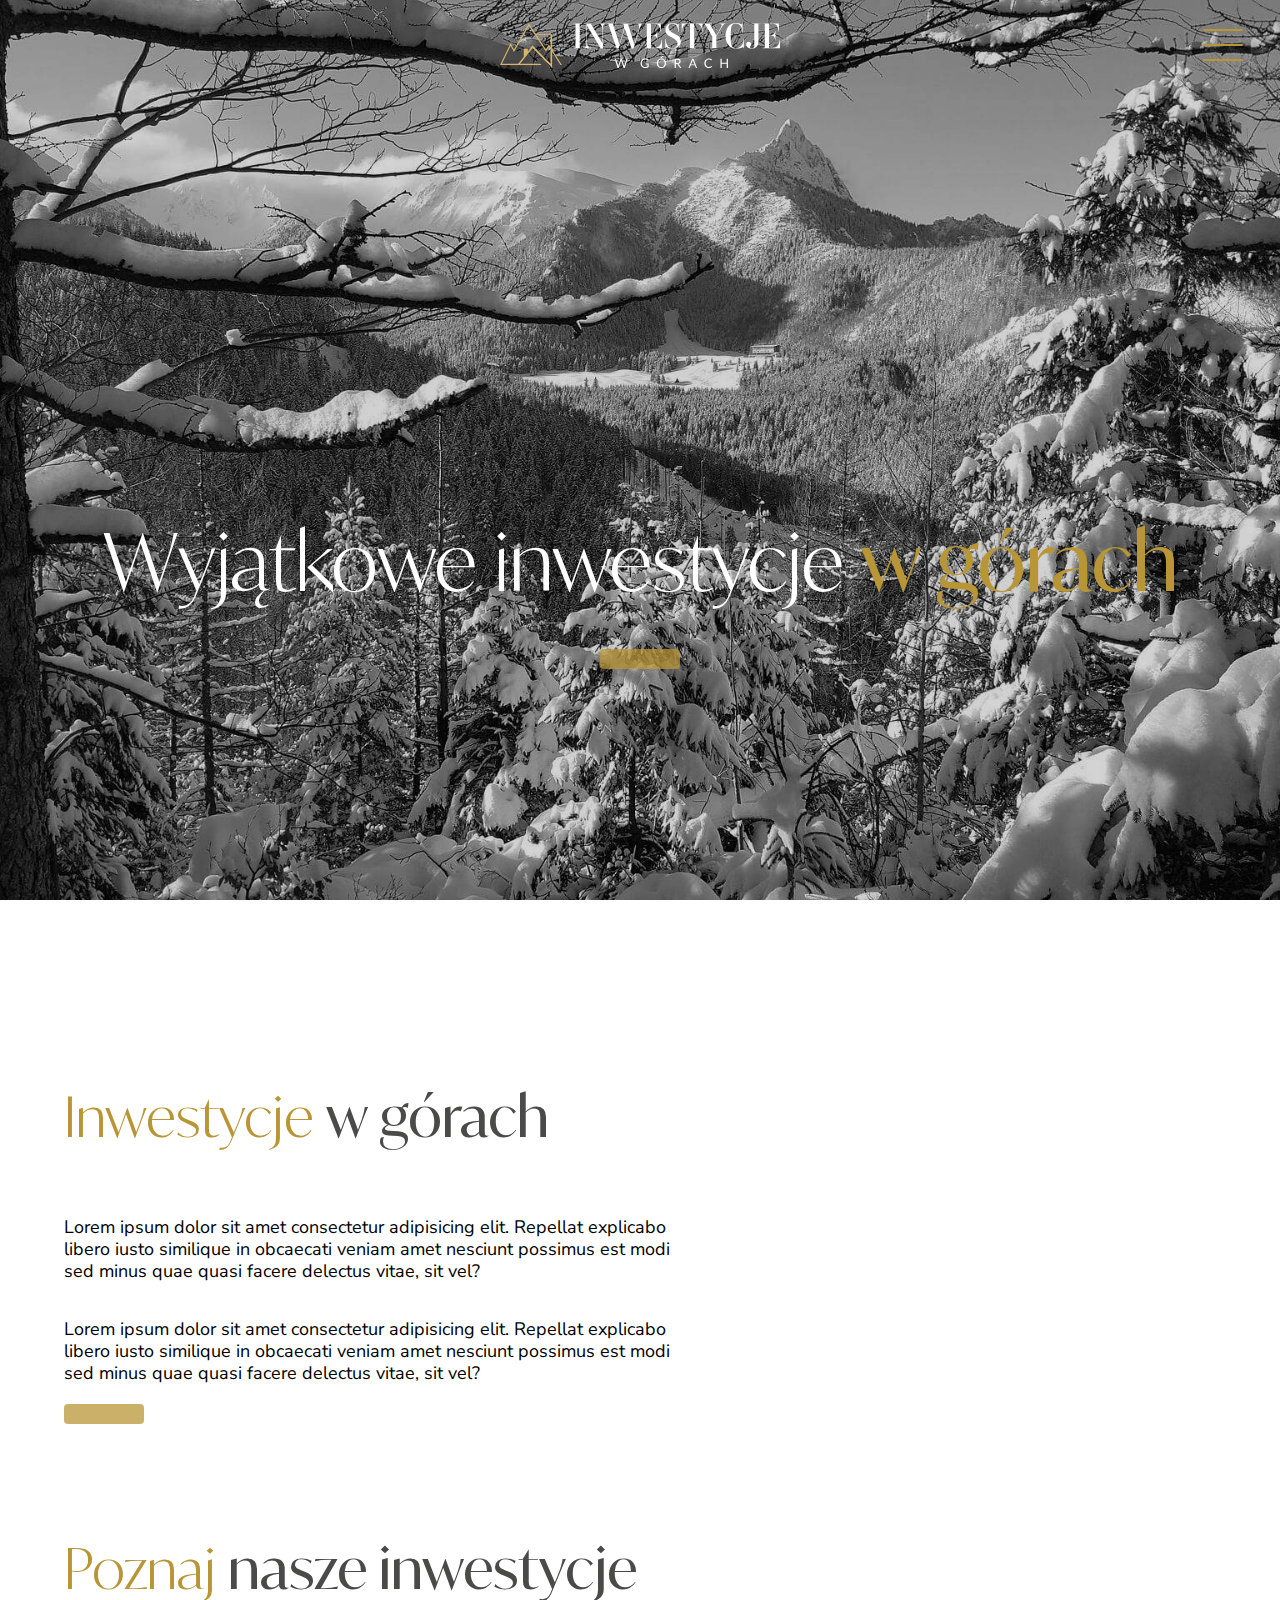
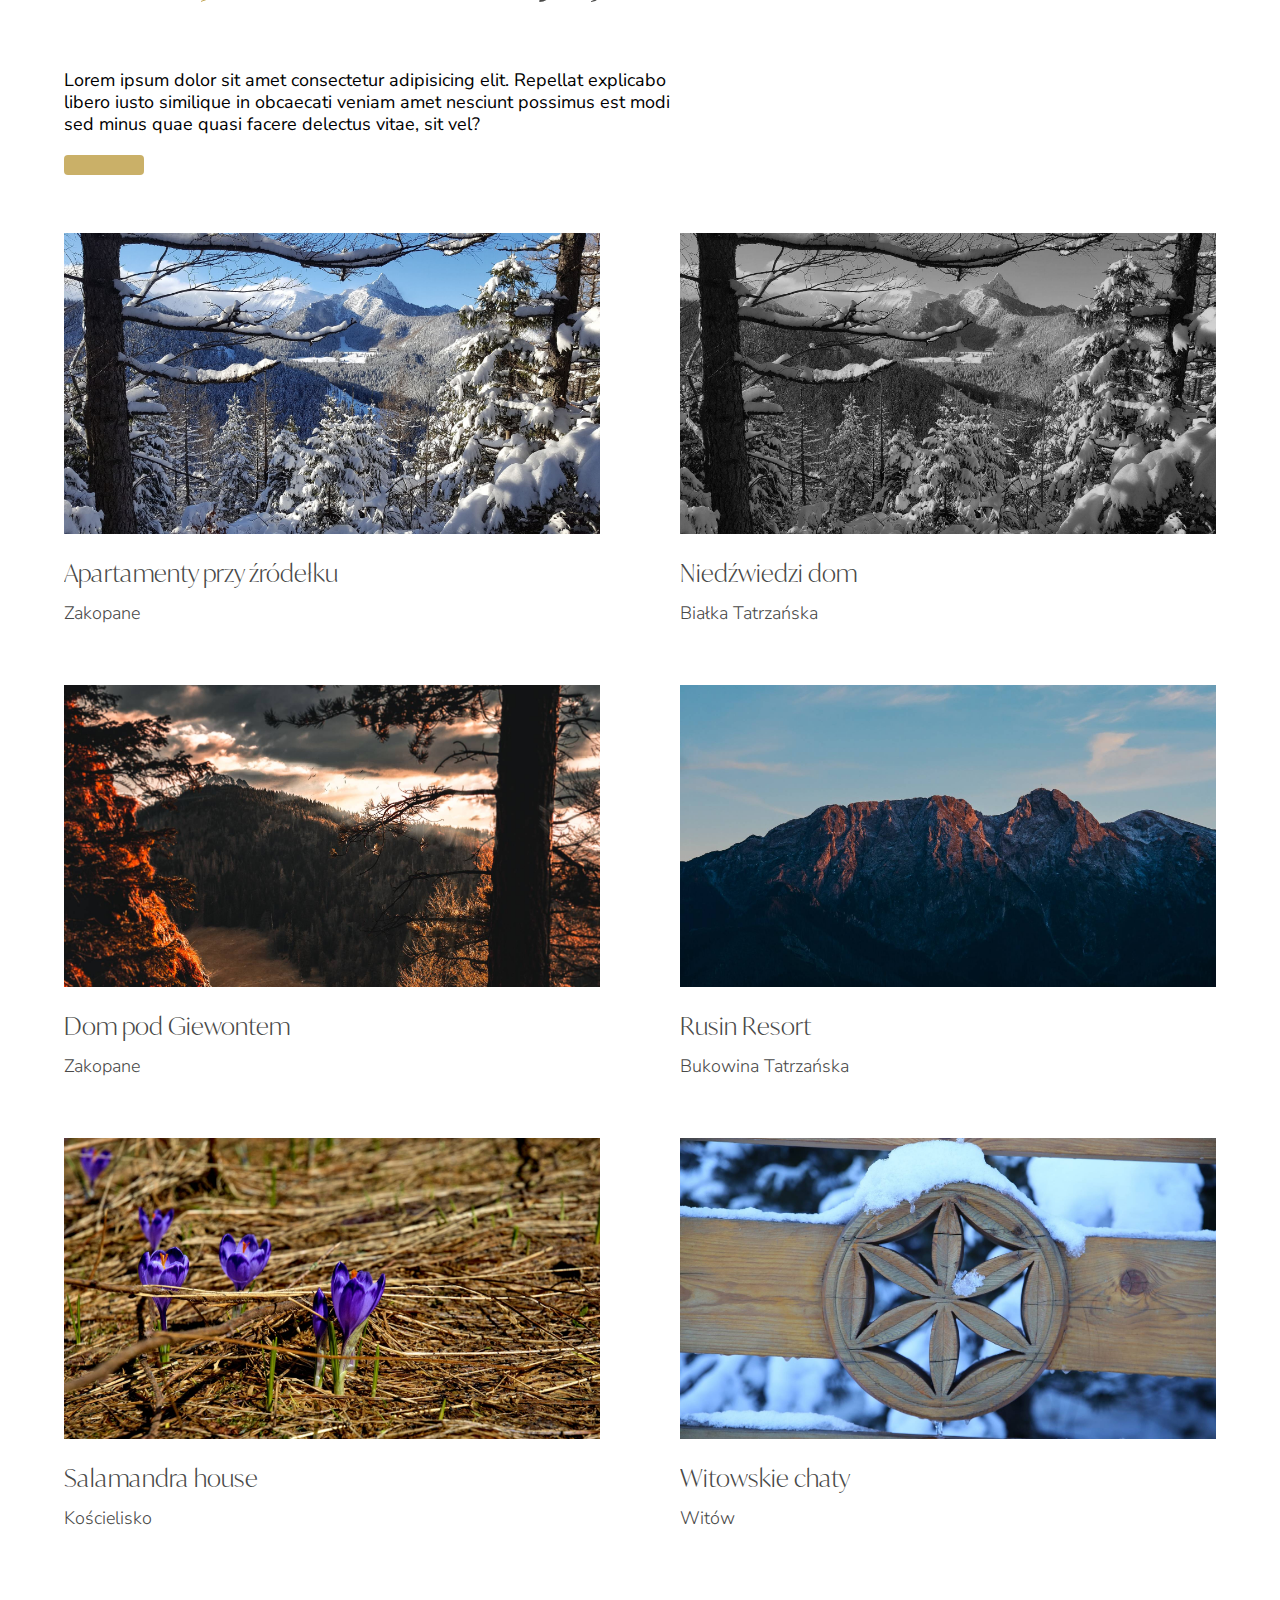
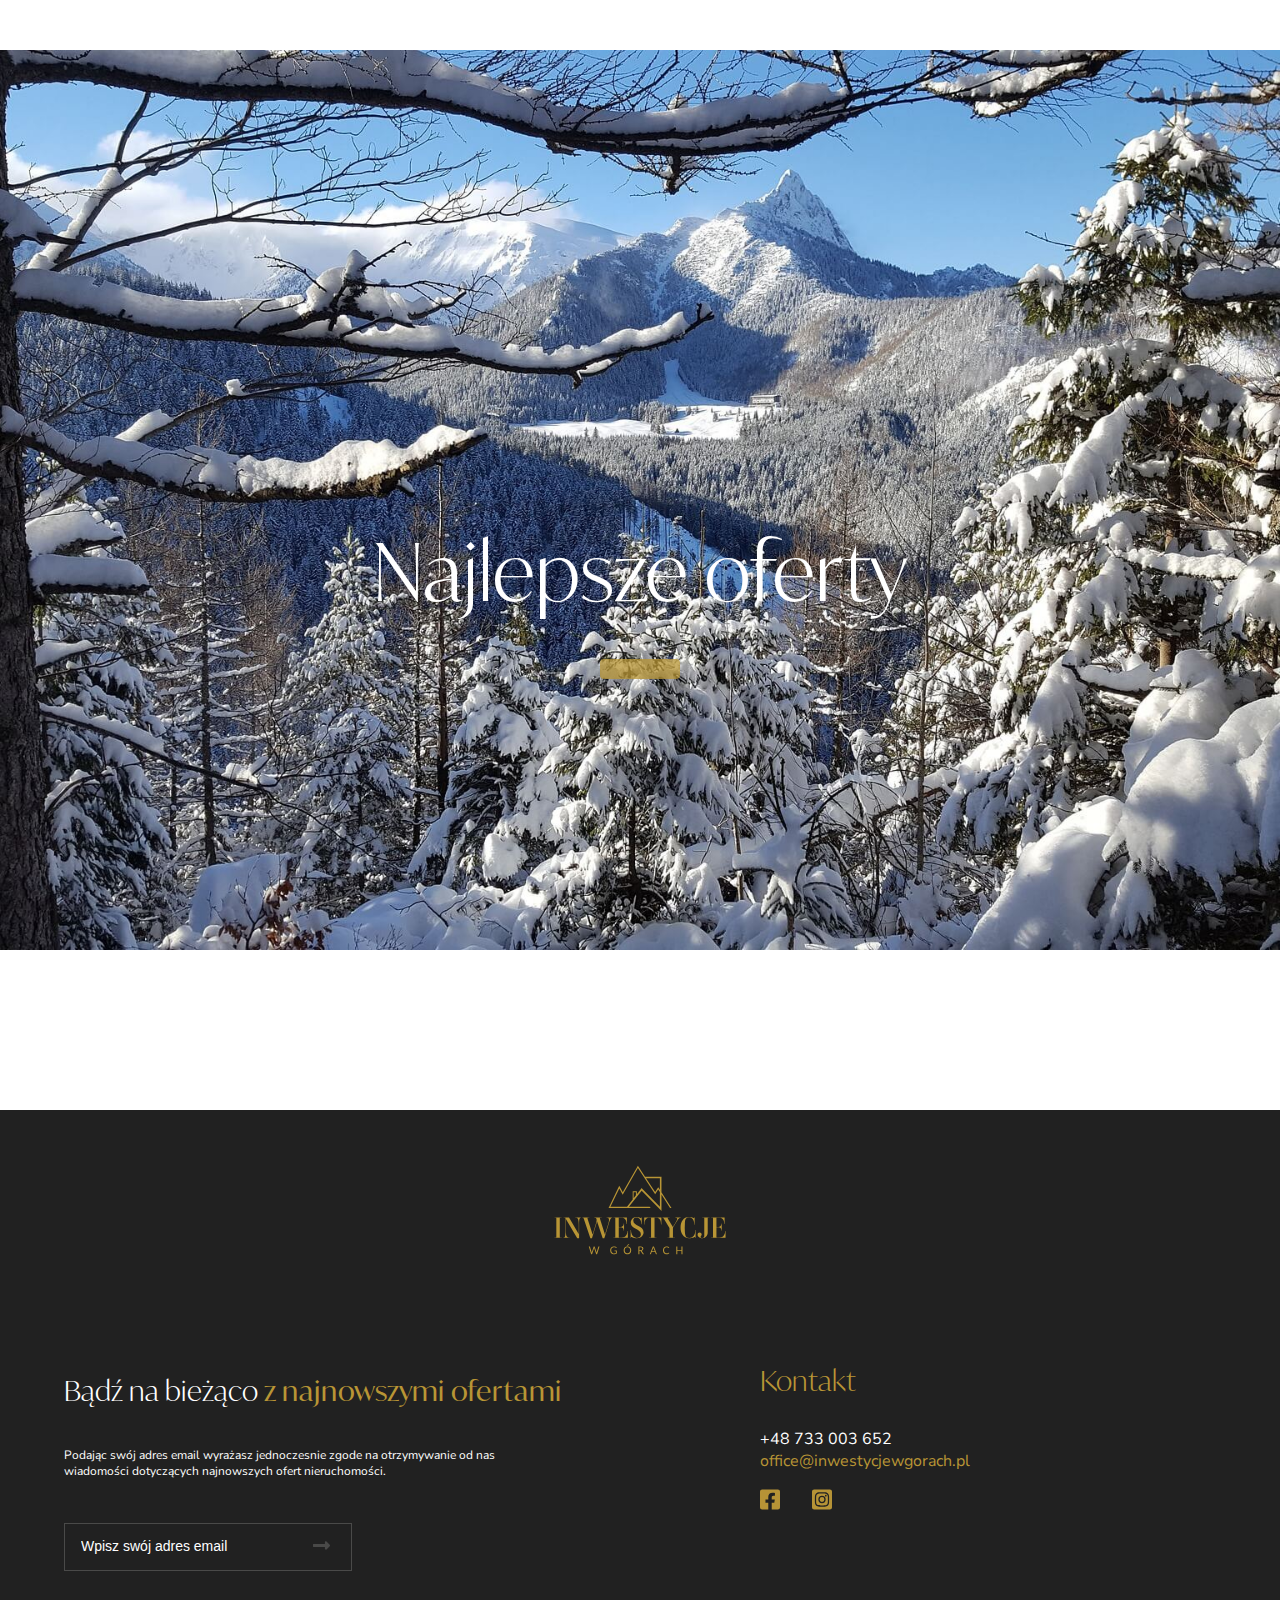
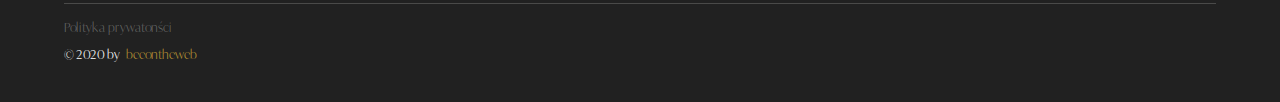
==== commit 8333c22b: "Change logo colors" ====
--- a/index.html
+++ b/index.html
@@ -11,7 +11,7 @@
       <nav> -->
     <div class="menu__toggler">
       <div class="menu__logo">
-        <img class="menu__logo--img" src="./images/logo/logo_color_optimized.svg" alt="Logo Inwestycje w Górach" />
+        <img class="menu__logo--img" src="./images/logo/logo_divided.svg" alt="Logo Inwestycje w Górach" />
       </div>
       <button class="hamburger-menu">
         <span class="hamburger-menu-line"></span>
--- a/style.css
+++ b/style.css
@@ -71,7 +71,7 @@
 .menu__toggler .hamburger-menu-line {
   position: relative;
   display: block;
-  height: 1px;
+  height: 2px;
   width: 100%;
   background: #b89535;
   border-radius: 1px;
@@ -84,7 +84,7 @@
 .menu__toggler .hamburger-menu-line:after {
   position: absolute;
   content: "";
-  height: 1px;
+  height: 2px;
   width: 100%;
   left: 0;
   top: 10px;
@@ -99,7 +99,7 @@
 .menu__toggler .hamburger-menu-line:before {
   position: absolute;
   content: "";
-  height: 1px;
+  height: 2px;
   width: 100%;
   left: 0;
   bottom: 10px;
@@ -165,6 +165,7 @@
   transition: transform 1s ease-out;
   transition: transform 1s ease-out, -webkit-transform 1s ease-out;
   overflow: hidden;
+  visibility: hidden;
 }
 
 .menu-wrapper .menu {
@@ -347,6 +348,7 @@
 .menu-wrapper.visible {
   -webkit-transform: translateY(0);
           transform: translateY(0);
+  visibility: visible;
 }
 
 .hero {
@@ -357,7 +359,7 @@
   max-width: 100vw;
   height: 100vh;
   min-height: calc(100vh - 64px);
-  background-image: url("./images/heroes/hero_01_1920_1080.jpg");
+  background-image: url("./images/heroes/hero_02_1920_1080.jpg");
   background-size: cover;
   background-position: center;
   display: -webkit-box;
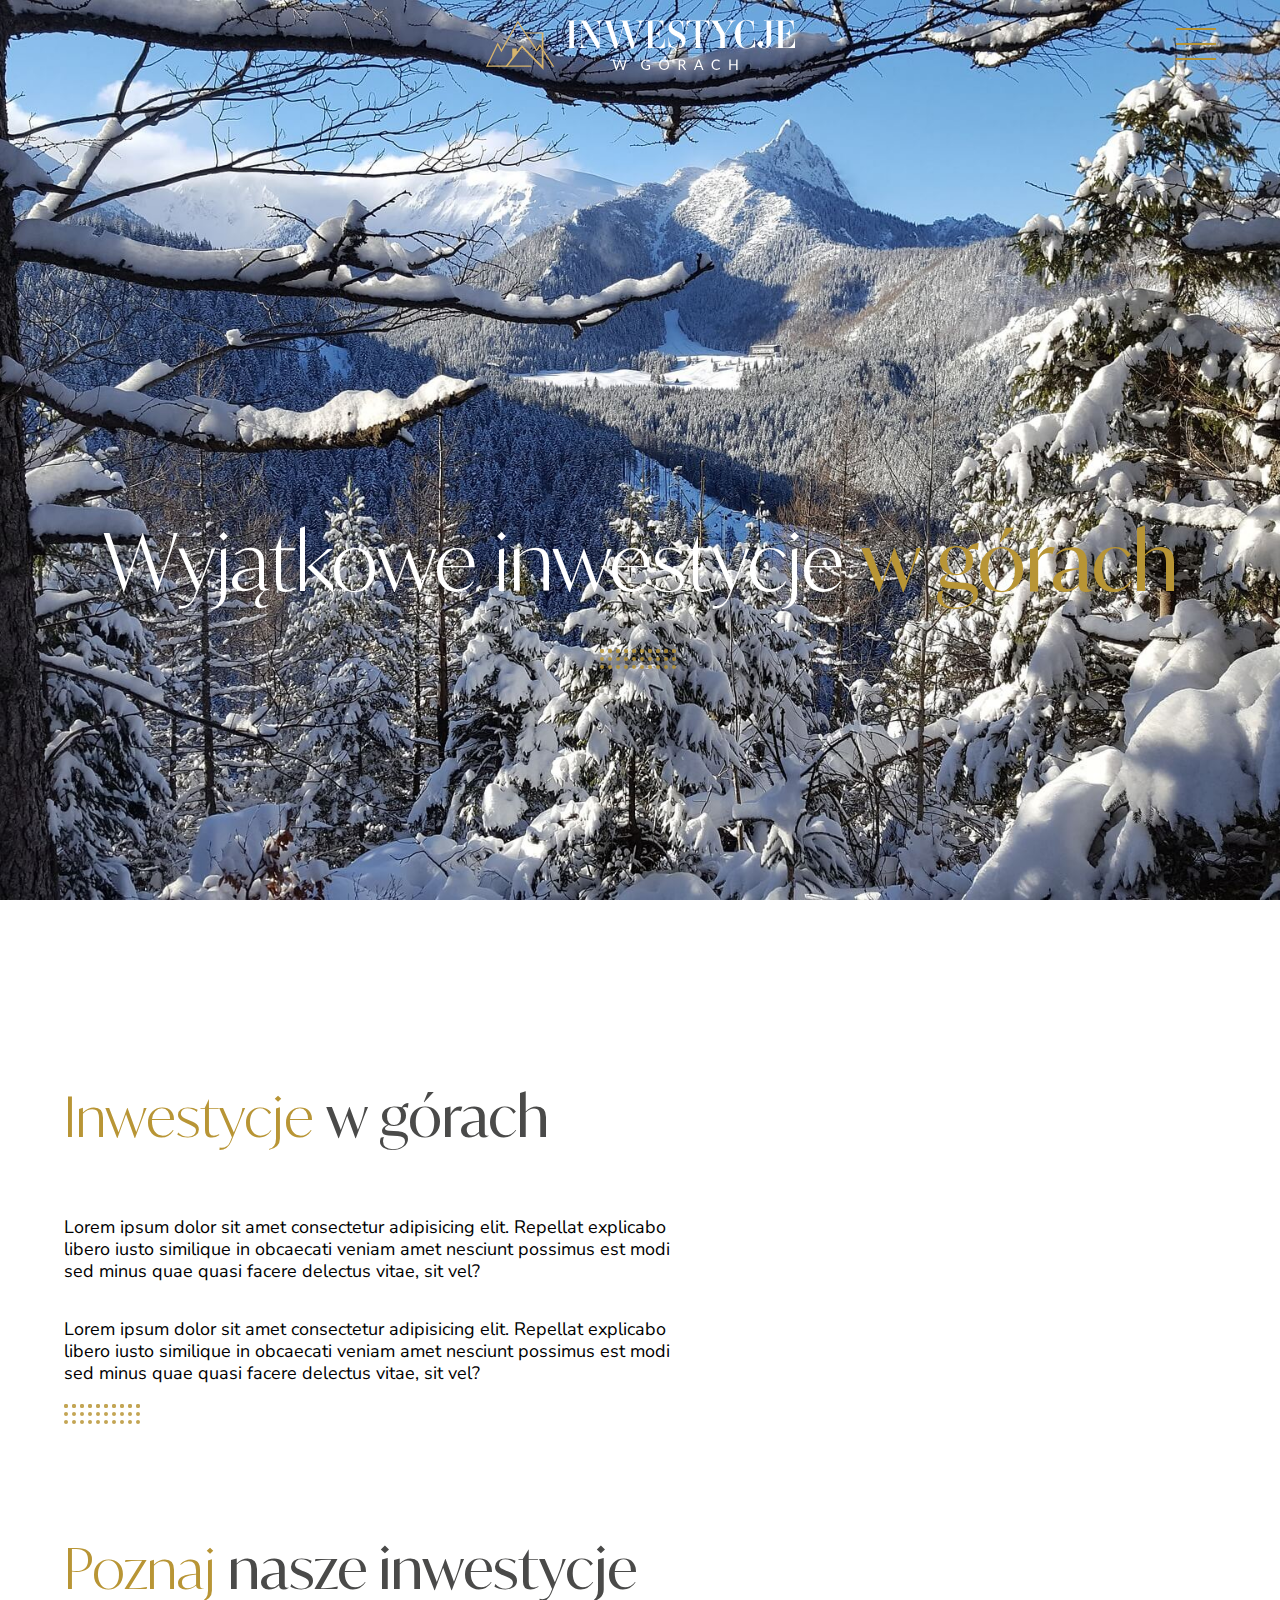
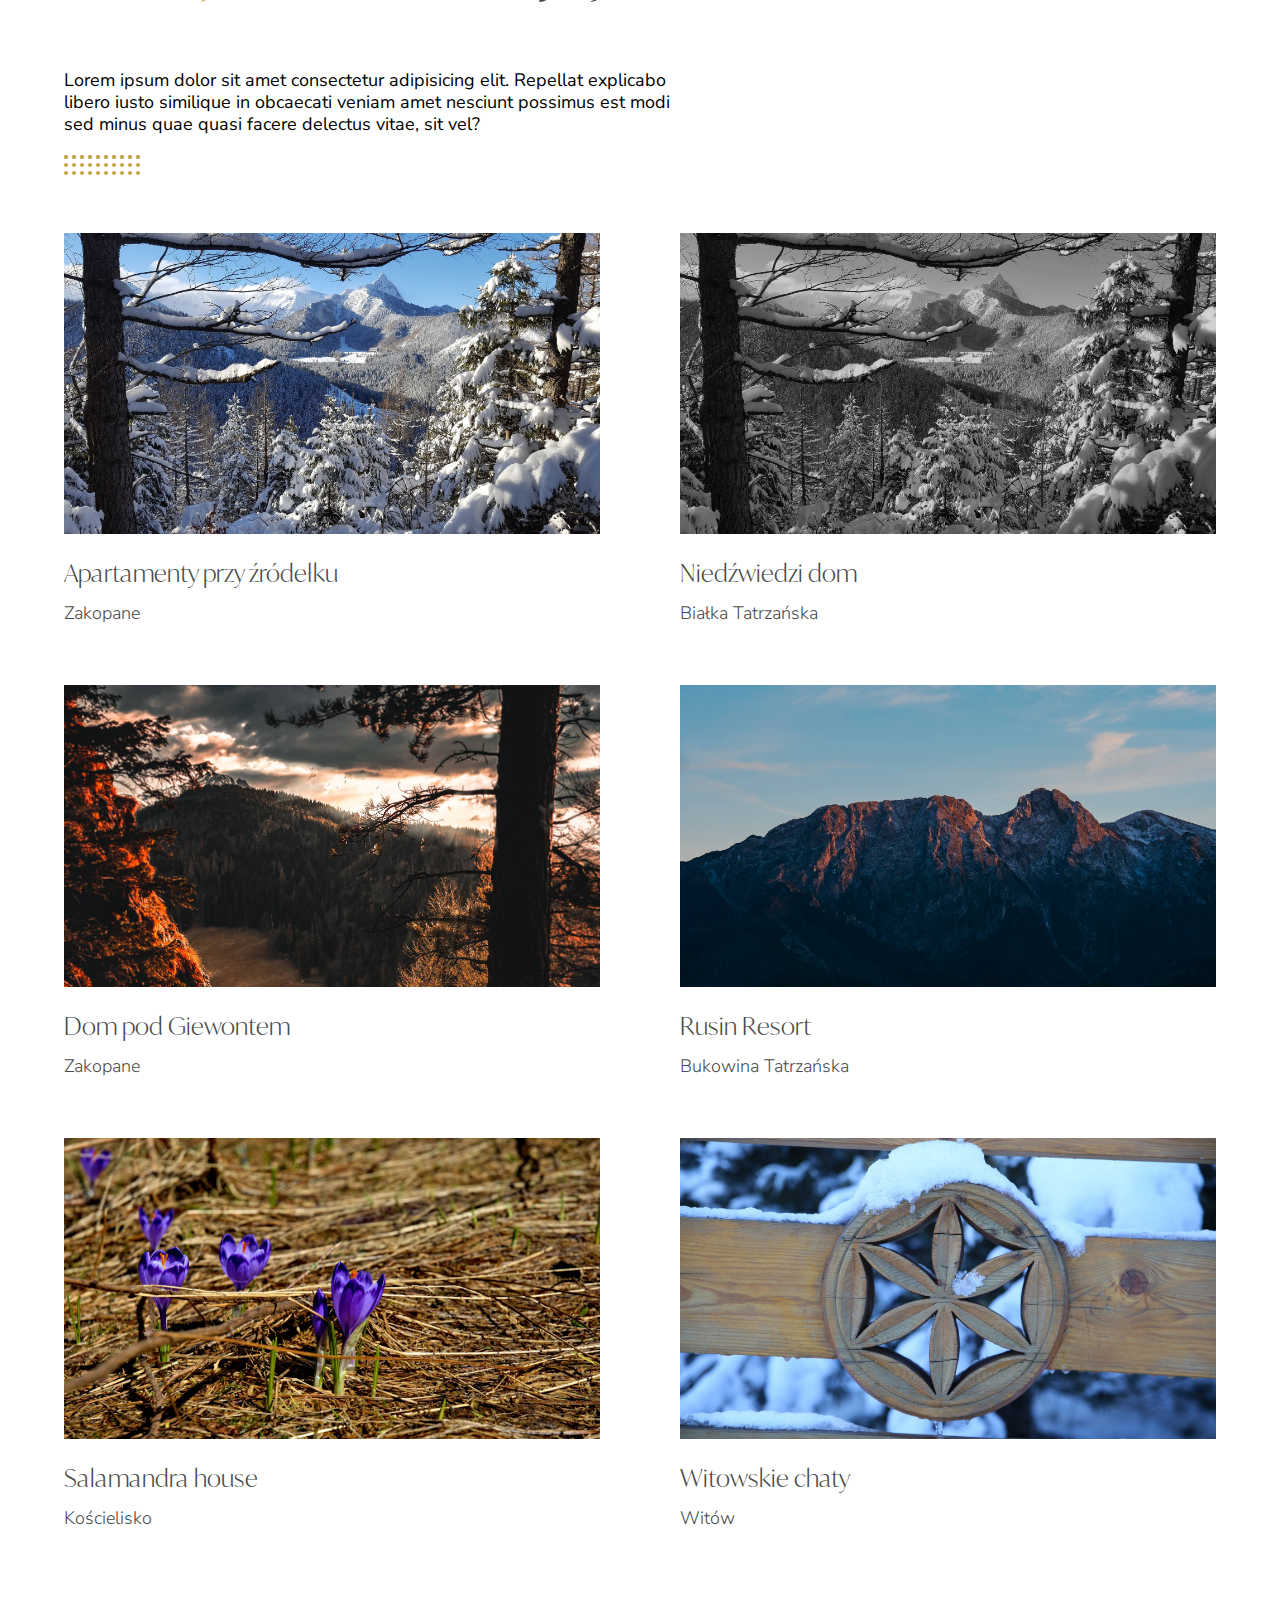
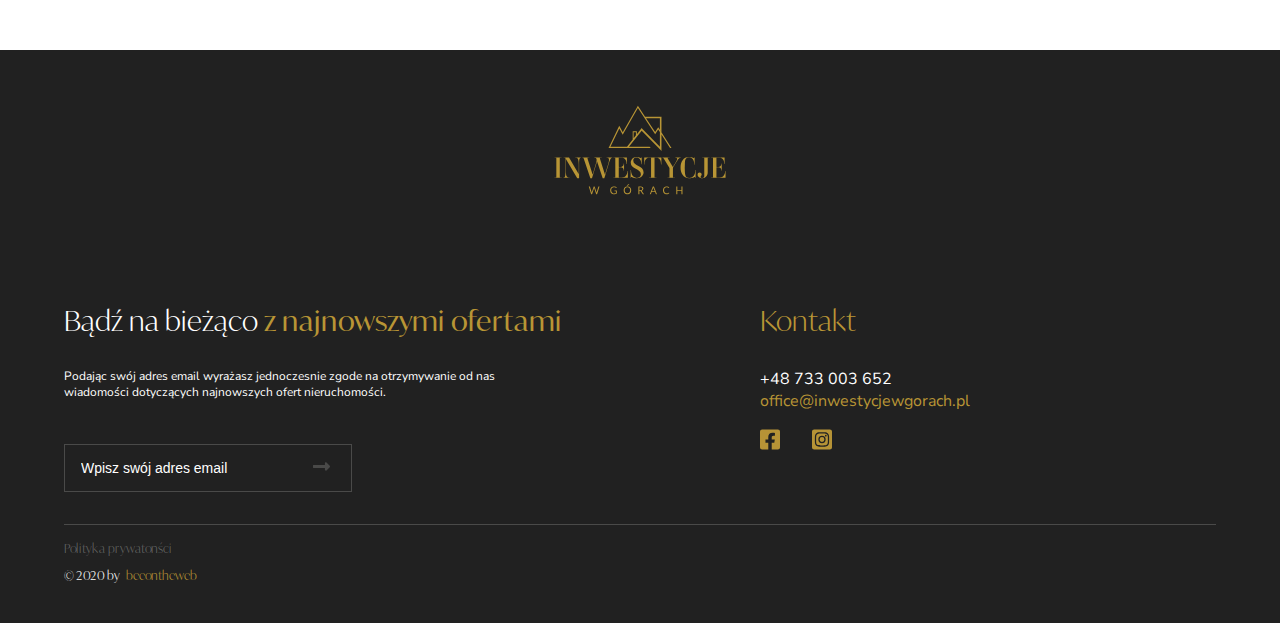
==== commit b268aaa9: "Change menu behaviour" ====
--- a/index.html
+++ b/index.html
@@ -13,8 +13,10 @@
       <div class="menu__logo">
         <img class="menu__logo--img" src="./images/logo/logo_divided.svg" alt="Logo Inwestycje w Górach" />
       </div>
-      <button class="hamburger-menu">
-        <span class="hamburger-menu-line"></span>
+      <button class="hamburger">
+        <span class="hamburger__box">
+          <span class="hamburger__line"></span>
+        </span>
       </button>
     </div>
     <nav class="menu-wrapper">
@@ -98,11 +100,11 @@
         </a>
       </div>
     </section>
-    <section class="gallery">
+    <!-- <section class="gallery">
       <div class="gallery__image">
         <h4 class="gallery__image--title">Najlepsze oferty</h4>
       </div>
-    </section>
+    </section> -->
     <footer class="footer">
       <section class="footer__logo">
         <img class="footer__logo--img" src="./images/logo/logo_gold_optimized.svg" alt="Logo Inwestycje w Górach" />
--- a/style.css
+++ b/style.css
@@ -51,102 +51,141 @@
 }
 
 .menu__toggler .menu__logo--img {
-  height: 50%;
+  height: 55%;
   width: auto;
 }
 
-.menu__toggler .hamburger-menu {
+.menu__toggler .hamburger {
+  height: 100%;
+  padding: 0;
+  display: inline-block;
+  cursor: pointer;
+  background-color: transparent;
+  border: 0;
+  margin: 0;
+  margin-right: 16px;
+  -webkit-transition: -webkit-transform 0.3s 0.1s ease-in-out;
+  transition: -webkit-transform 0.3s 0.1s ease-in-out;
+  transition: transform 0.3s 0.1s ease-in-out;
+  transition: transform 0.3s 0.1s ease-in-out, -webkit-transform 0.3s 0.1s ease-in-out;
+}
+
+.menu__toggler .hamburger .hamburger__box {
   width: 30px;
   height: 30px;
-  background: transparent;
-  border: none;
-  margin: 0;
-  padding: 0;
-  margin-right: 17px;
-  outline: #b89535;
+  display: inline-block;
+  position: relative;
   cursor: pointer;
-  overflow: hidden;
-}
-
-.menu__toggler .hamburger-menu-line {
-  position: relative;
-  display: block;
+}
+
+.menu__toggler .hamburger .hamburger__box .hamburger__line {
+  width: 100%;
   height: 2px;
+  background-color: #b89535;
+  position: absolute;
+  left: 0;
+  top: 50%;
+  -webkit-transform: translateY(-50%);
+          transform: translateY(-50%);
+  -webkit-transition: background-color 0.5s ease-in-out;
+  transition: background-color 0.5s ease-in-out;
+}
+
+.menu__toggler .hamburger .hamburger__box .hamburger__line::before, .menu__toggler .hamburger .hamburger__box .hamburger__line::after {
   width: 100%;
-  background: #b89535;
-  border-radius: 1px;
-  -webkit-transition: -webkit-transform 1s 0.2s ease;
-  transition: -webkit-transform 1s 0.2s ease;
-  transition: transform 1s 0.2s ease;
-  transition: transform 1s 0.2s ease, -webkit-transform 1s 0.2s ease;
-}
-
-.menu__toggler .hamburger-menu-line:after {
+  height: 2px;
+  background-color: #b89535;
   position: absolute;
   content: "";
-  height: 2px;
-  width: 100%;
   left: 0;
+  -webkit-transition: -webkit-transform 0.5s 0.2s ease-in-out;
+  transition: -webkit-transform 0.5s 0.2s ease-in-out;
+  transition: transform 0.5s 0.2s ease-in-out;
+  transition: transform 0.5s 0.2s ease-in-out, -webkit-transform 0.5s 0.2s ease-in-out;
+}
+
+.menu__toggler .hamburger .hamburger__box .hamburger__line::before {
+  top: -10px;
+}
+
+.menu__toggler .hamburger .hamburger__box .hamburger__line::after {
   top: 10px;
-  background: inherit;
-  border-radius: 1px;
-  -webkit-transition: -webkit-transform 1.2s 0.2s ease;
-  transition: -webkit-transform 1.2s 0.2s ease;
-  transition: transform 1.2s 0.2s ease;
-  transition: transform 1.2s 0.2s ease, -webkit-transform 1.2s 0.2s ease;
-}
-
-.menu__toggler .hamburger-menu-line:before {
-  position: absolute;
-  content: "";
-  height: 2px;
-  width: 100%;
-  left: 0;
-  bottom: 10px;
-  background: inherit;
-  border-radius: 1px;
-  -webkit-transition: -webkit-transform 1s 0.2s ease;
-  transition: -webkit-transform 1s 0.2s ease;
-  transition: transform 1s 0.2s ease;
-  transition: transform 1s 0.2s ease, -webkit-transform 1s 0.2s ease;
-}
-
-.menu__toggler .hamburger-menu:focus {
-  color: #b89535;
-}
-
-.menu__toggler .hamburger-active .hamburger-menu-line {
-  -webkit-transform: scaleX(0.25);
-          transform: scaleX(0.25);
-  border-radius: 1px;
-}
-
-.menu__toggler .hamburger-active .hamburger-menu-line:before {
-  -webkit-transform: scaleX(8) translateX(0.5px);
-          transform: scaleX(8) translateX(0.5px);
-  border-radius: 1px;
-}
-
-.menu__toggler .hamburger-active .hamburger-menu-line:after {
-  -webkit-transform: scaleX(8) translateX(-1px);
-          transform: scaleX(8) translateX(-1px);
-  border-radius: 1px;
+}
+
+.menu__toggler .hamburger--active .hamburger__box .hamburger__line {
+  background-color: transparent;
+}
+
+.menu__toggler .hamburger--active .hamburger__line:before {
+  -webkit-transform: translateY(10px) rotate(45deg);
+          transform: translateY(10px) rotate(45deg);
+}
+
+.menu__toggler .hamburger--active .hamburger__line:after {
+  -webkit-transform: translateY(-10px) rotate(-45deg);
+          transform: translateY(-10px) rotate(-45deg);
+}
+
+@media screen and (min-width: 768px) {
+  .menu__toggler .hamburger {
+    margin-right: 32px;
+  }
 }
 
 @media screen and (min-width: 1024px) {
   .menu__toggler {
     height: 90px;
   }
-  .menu__toggler .hamburger-menu {
+  .menu__toggler .hamburger {
+    margin-right: 64px;
+  }
+  .menu__toggler .hamburger .hamburger__box {
     width: 40px;
     height: 40px;
-    margin-right: 37px;
-  }
-  .menu__toggler .hamburger-menu-line:after {
+    display: inline-block;
+    position: relative;
+    cursor: pointer;
+  }
+  .menu__toggler .hamburger .hamburger__box .hamburger__line {
+    width: 100%;
+    height: 2px;
+    background-color: #b89535;
+    position: absolute;
+    left: 0;
+    top: 50%;
+    -webkit-transform: translateY(-50%);
+            transform: translateY(-50%);
+    -webkit-transition: background-color 0.5s ease-in-out;
+    transition: background-color 0.5s ease-in-out;
+  }
+  .menu__toggler .hamburger .hamburger__box .hamburger__line::before, .menu__toggler .hamburger .hamburger__box .hamburger__line::after {
+    width: 100%;
+    height: 2px;
+    background-color: #b89535;
+    position: absolute;
+    content: "";
+    left: 0;
+    -webkit-transition: -webkit-transform 0.5s 0.2s ease-in-out;
+    transition: -webkit-transform 0.5s 0.2s ease-in-out;
+    transition: transform 0.5s 0.2s ease-in-out;
+    transition: transform 0.5s 0.2s ease-in-out, -webkit-transform 0.5s 0.2s ease-in-out;
+  }
+  .menu__toggler .hamburger .hamburger__box .hamburger__line::before {
+    top: -15px;
+  }
+  .menu__toggler .hamburger .hamburger__box .hamburger__line::after {
     top: 15px;
   }
-  .menu__toggler .hamburger-menu-line:before {
-    bottom: 15px;
+  .menu__toggler .hamburger--active .hamburger__box .hamburger__line {
+    background-color: transparent;
+  }
+  .menu__toggler .hamburger--active .hamburger__line:before {
+    -webkit-transform: translateY(15px) rotate(45deg);
+            transform: translateY(15px) rotate(45deg);
+  }
+  .menu__toggler .hamburger--active .hamburger__line:after {
+    -webkit-transform: translateY(-15px) rotate(-45deg);
+            transform: translateY(-15px) rotate(-45deg);
   }
 }
 
@@ -160,10 +199,10 @@
   z-index: 5;
   -webkit-transform: translateY(-100%);
           transform: translateY(-100%);
-  -webkit-transition: -webkit-transform 1s ease-out;
-  transition: -webkit-transform 1s ease-out;
-  transition: transform 1s ease-out;
-  transition: transform 1s ease-out, -webkit-transform 1s ease-out;
+  -webkit-transition: visibility 0s ease-out 1s, -webkit-transform 1s ease-out;
+  transition: visibility 0s ease-out 1s, -webkit-transform 1s ease-out;
+  transition: transform 1s ease-out, visibility 0s ease-out 1s;
+  transition: transform 1s ease-out, visibility 0s ease-out 1s, -webkit-transform 1s ease-out;
   overflow: hidden;
   visibility: hidden;
 }
@@ -349,6 +388,10 @@
   -webkit-transform: translateY(0);
           transform: translateY(0);
   visibility: visible;
+  -webkit-transition: -webkit-transform 1s ease-out;
+  transition: -webkit-transform 1s ease-out;
+  transition: transform 1s ease-out;
+  transition: transform 1s ease-out, -webkit-transform 1s ease-out;
 }
 
 .hero {
@@ -359,7 +402,7 @@
   max-width: 100vw;
   height: 100vh;
   min-height: calc(100vh - 64px);
-  background-image: url("./images/heroes/hero_02_1920_1080.jpg");
+  background-image: url("./images/heroes/hero_01_1920_1080.jpg");
   background-size: cover;
   background-position: center;
   display: -webkit-box;
@@ -423,9 +466,9 @@
   content: "";
   width: 80px;
   height: 20px;
-  background-color: #b89535;
-  border-radius: 4px;
-  opacity: 0.75;
+  background: url("./images/dots.svg");
+  background-repeat: repeat-x;
+  opacity: 0.85;
 }
 
 .about {
@@ -510,9 +553,9 @@
   content: "";
   width: 80px;
   height: 20px;
-  background-color: #b89535;
-  border-radius: 4px;
-  opacity: 0.75;
+  background: url("./images/dots.svg");
+  background-repeat: repeat-x;
+  opacity: 0.85;
 }
 
 .investments {
@@ -590,9 +633,9 @@
   content: "";
   width: 80px;
   height: 20px;
-  background-color: #b89535;
-  border-radius: 4px;
-  opacity: 0.75;
+  background: url("./images/dots.svg");
+  background-repeat: repeat-x;
+  opacity: 0.85;
 }
 
 .investments-wrapper {
@@ -713,110 +756,6 @@
   .investments-wrapper .single-investment__image {
     width: 100%;
     height: calc(536px / 16 * 9);
-  }
-}
-
-.gallery {
-  max-width: 100vw;
-  height: 100vh;
-  margin-bottom: 64px;
-}
-
-.gallery__image {
-  position: relative;
-  width: 100%;
-  height: 100%;
-  background: url("./images/heroes/hero_01_1920_1080.jpg");
-  background-size: cover;
-  background-position: center;
-}
-
-.gallery__image--title {
-  position: absolute;
-  left: 0;
-  bottom: 25%;
-  width: 100%;
-  max-width: 100vw;
-  z-index: 2;
-  text-align: center;
-  color: #ffffff;
-  font-family: "Ivy Mode";
-  font-size: 32px;
-  line-height: 42px;
-  font-weight: 300;
-  font-style: normal;
-}
-
-@media screen and (min-width: 768px) {
-  .gallery__image--title {
-    font-size: 64px;
-    line-height: 80px;
-  }
-}
-
-@media screen and (min-width: 1024px) {
-  .gallery__image--title {
-    font-size: 80px;
-    line-height: 96px;
-  }
-}
-
-@media screen and (min-width: 1280px) {
-  .gallery__image--title br {
-    display: none;
-  }
-}
-
-.gallery__image--title:after {
-  position: absolute;
-  left: 50%;
-  bottom: -60px;
-  -webkit-transform: translateX(-50%);
-          transform: translateX(-50%);
-  content: "";
-  width: 80px;
-  height: 20px;
-  background-color: #b89535;
-  border-radius: 4px;
-  opacity: 0.75;
-}
-
-@media screen and (min-width: 768px) {
-  .gallery {
-    padding-bottom: 96px;
-  }
-}
-
-.map {
-  max-width: 100vw;
-  margin-bottom: 64px;
-  display: -webkit-box;
-  display: -ms-flexbox;
-  display: flex;
-  -webkit-box-pack: center;
-      -ms-flex-pack: center;
-          justify-content: center;
-}
-
-.map-image {
-  width: calc(100vw - 40px);
-  height: calc((100vw - 40px) * 0.4323);
-  max-height: 498px;
-  background: url("./images/enklawa_polany/map_clear_resized.jpg");
-  background-size: cover;
-  background-position: center;
-}
-
-@media screen and (min-width: 768px) {
-  .map {
-    padding: 0;
-    margin-bottom: 80px;
-  }
-}
-
-@media screen and (min-width: 1192px) {
-  .map-image {
-    max-width: 1152px;
   }
 }
 
@@ -882,6 +821,7 @@
   line-height: 38px;
   font-weight: 300;
   font-style: normal;
+  margin: 28px 0;
 }
 
 .footer__newsletter--title span {
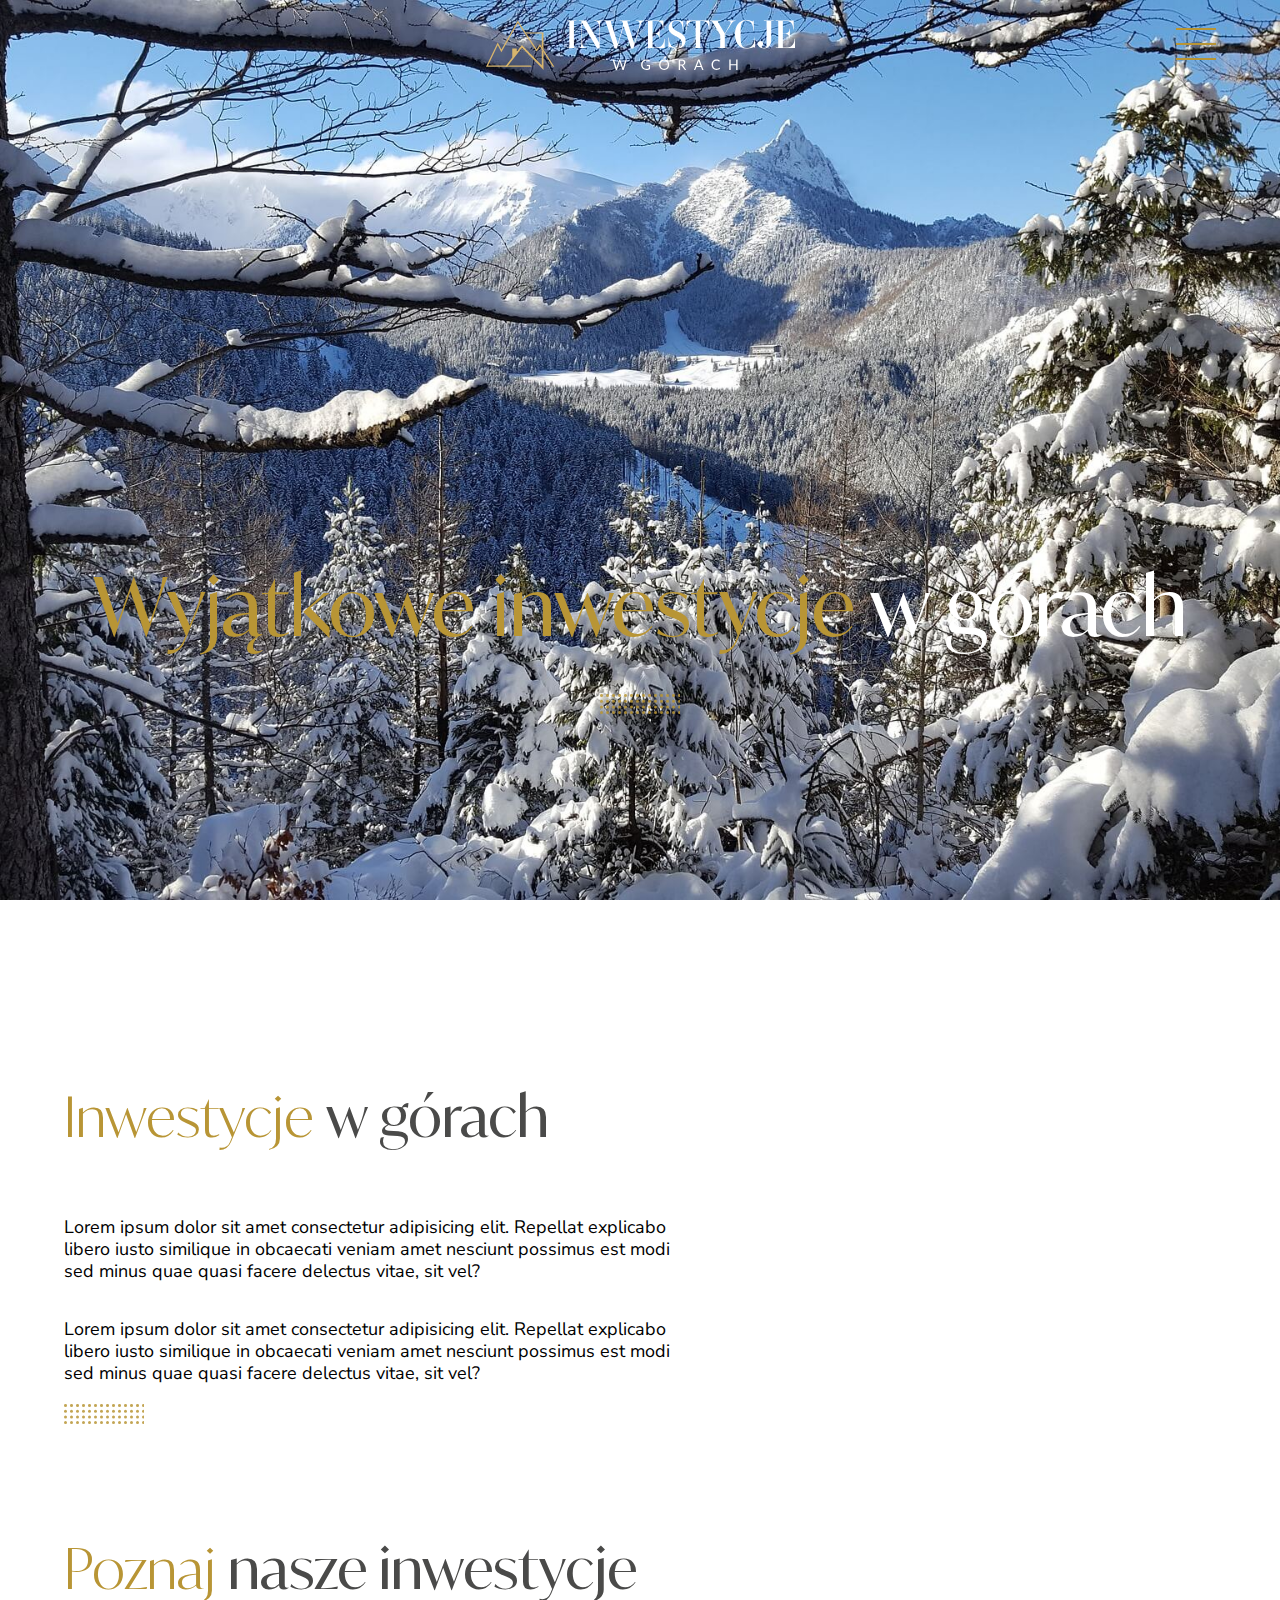
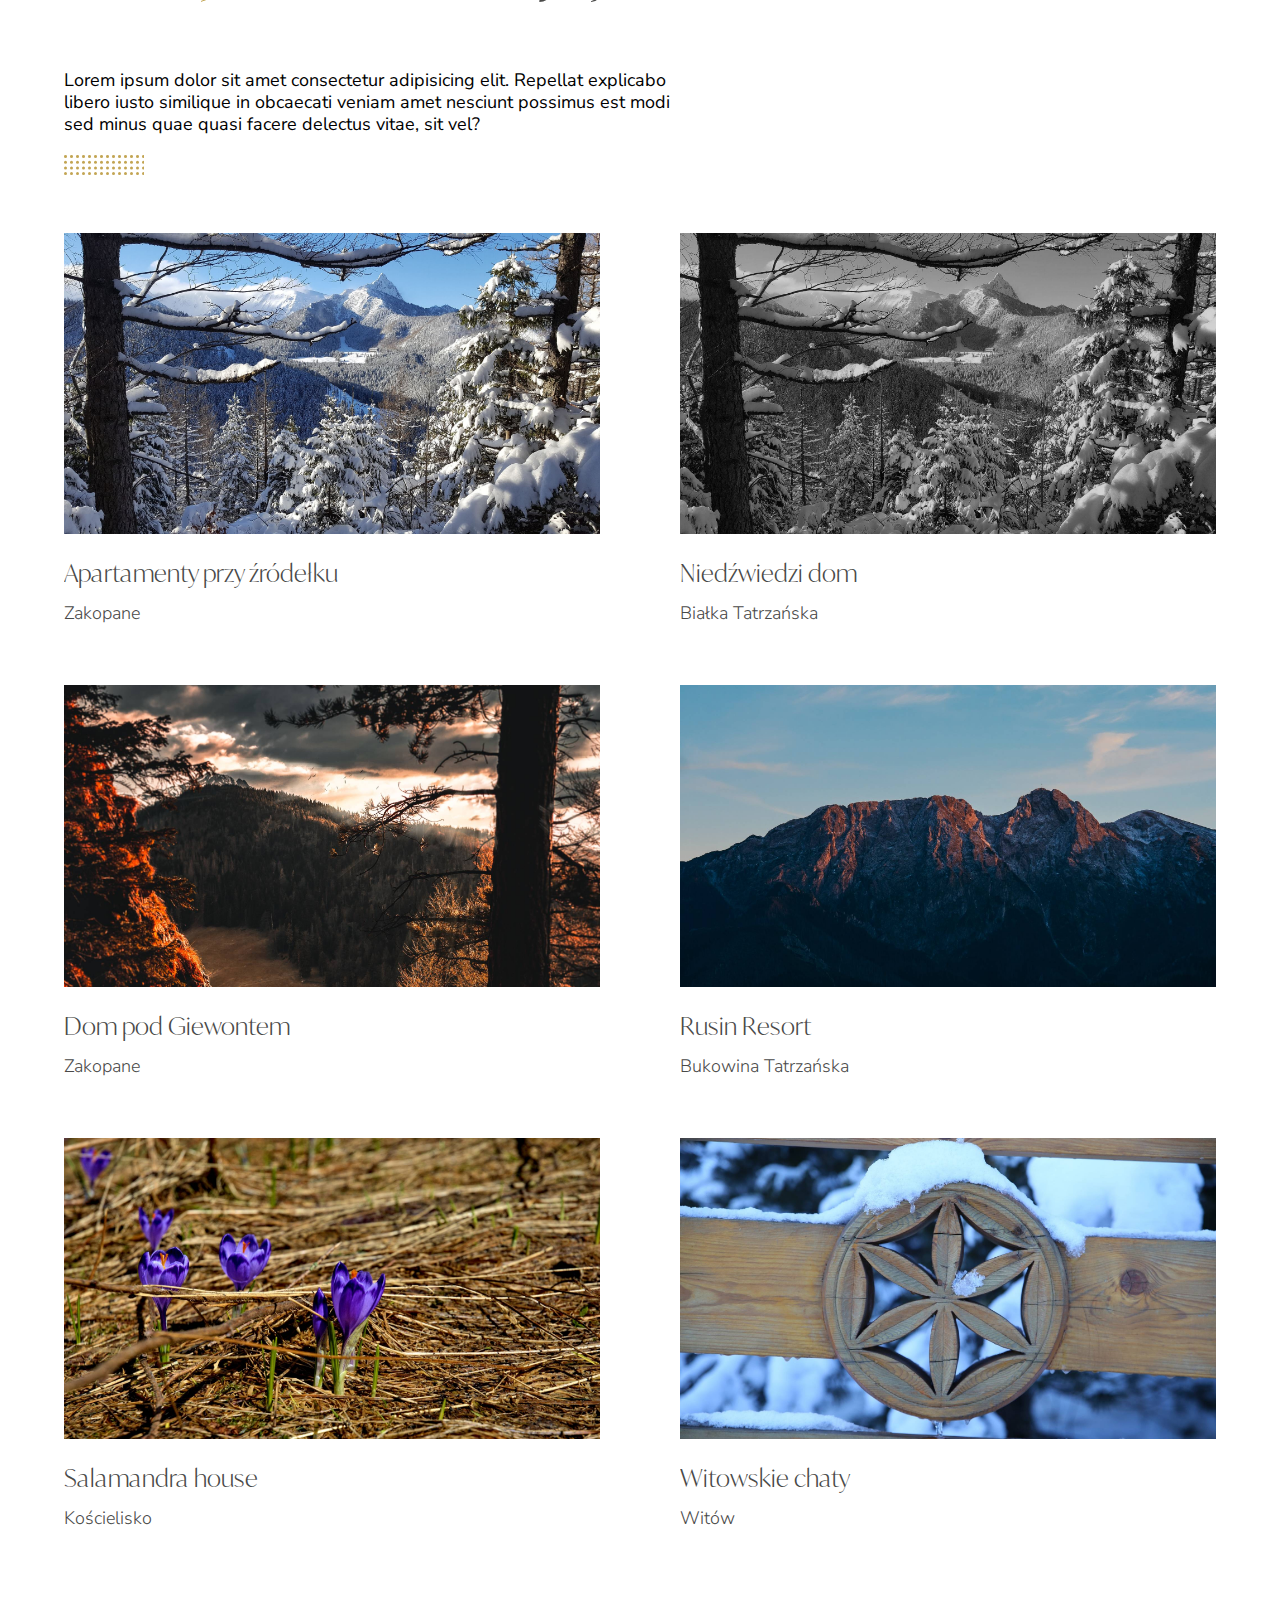
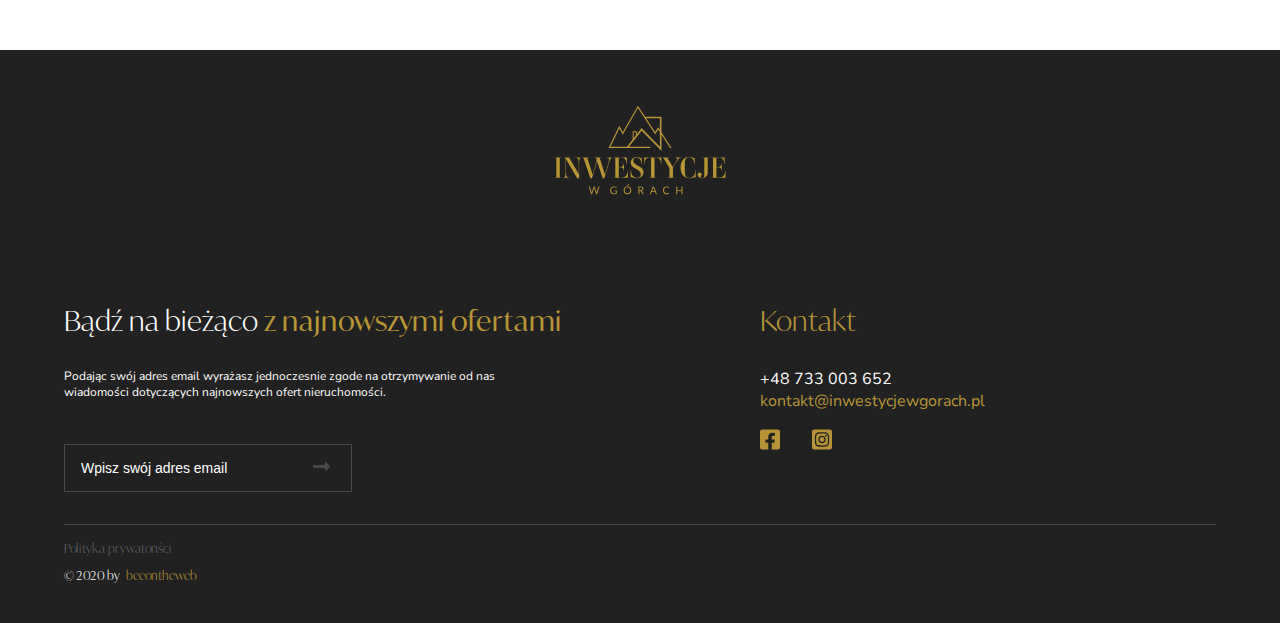
==== commit f768128c: "Change email adress" ====
--- a/index.html
+++ b/index.html
@@ -28,7 +28,7 @@
       </ul>
       <div class="menu__contact">
         <a href="tel:+48733003652" class="menu__contact--phone">+48 733 003 652</a>
-        <a href="mailto:office@inwestycjewgorach.pl" class="menu__contact--email">office@inwestycjewgorach.pl</a>
+        <a href="mailto:kontakt@inwestycjewgorach.pl" class="menu__contact--email">kontakt@inwestycjewgorach.pl</a>
         <div class="menu__contact--social-links">
           <a href="" class="menu__contact--social-links facebook-link"
             ><img src="./images/icons/facebook-square.svg" alt=""
@@ -142,7 +142,7 @@
       <section class="footer__contact">
         <h4 class="footer__contact--header">Kontakt</h4>
         <a href="tel:+48733003652" class="footer__contact--phone">+48 733 003 652</a>
-        <a href="mailto:office@inwestycjewgorach.pl" class="footer__contact--email">office@inwestycjewgorach.pl</a>
+        <a href="mailto:kontakt@inwestycjewgorach.pl" class="footer__contact--email">kontakt@inwestycjewgorach.pl</a>
         <div class="footer__contact--social-links">
           <a href="" class="footer__contact--social-links facebook-link"
             ><img src="./images/icons/facebook-square.svg" alt=""
--- a/style.css
+++ b/style.css
@@ -419,7 +419,7 @@
 .hero .lead-text {
   position: absolute;
   left: 0;
-  bottom: 25%;
+  bottom: 20%;
   width: 100%;
   max-width: 100vw;
   z-index: 2;
@@ -430,6 +430,8 @@
   line-height: 42px;
   font-weight: 300;
   font-style: normal;
+  color: #b89535;
+  font-weight: normal;
 }
 
 @media screen and (min-width: 768px) {
@@ -453,7 +455,7 @@
 }
 
 .hero .lead-text span {
-  color: #b89535;
+  color: white;
   font-weight: normal;
 }
 
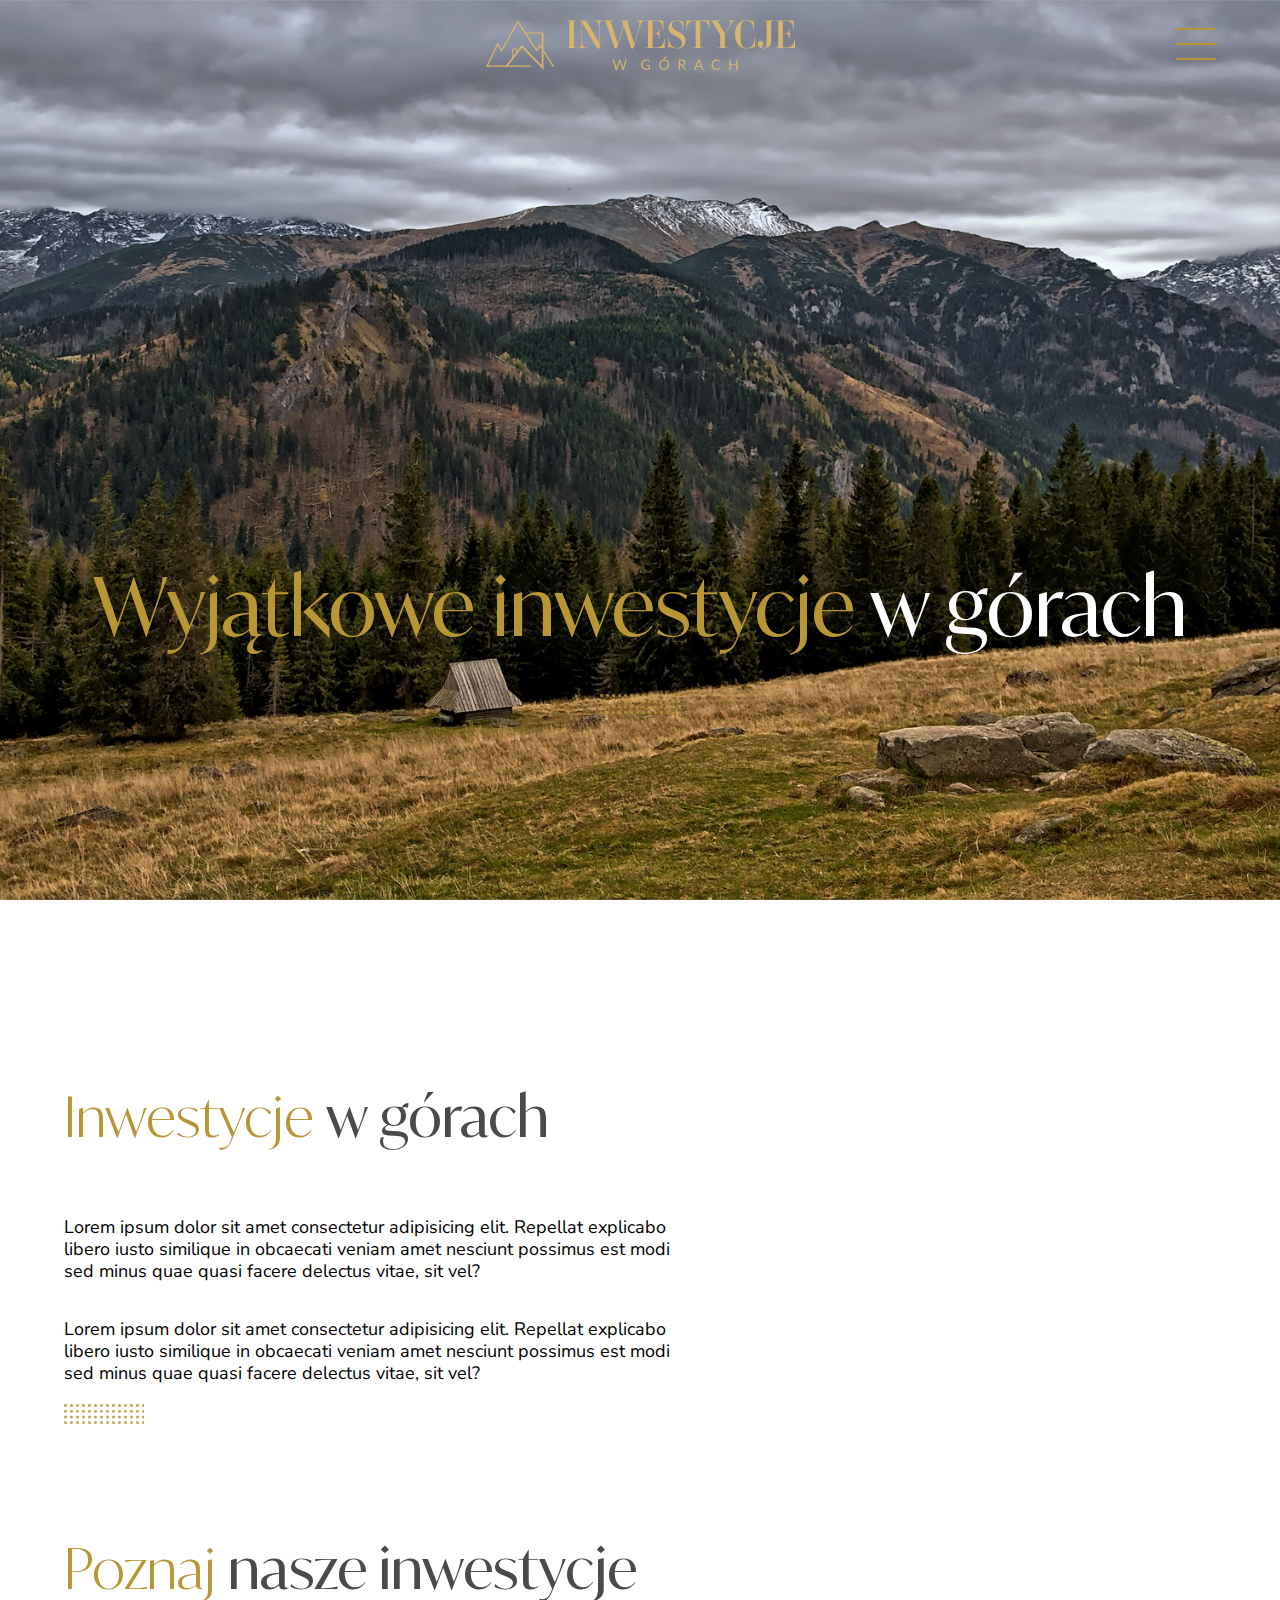
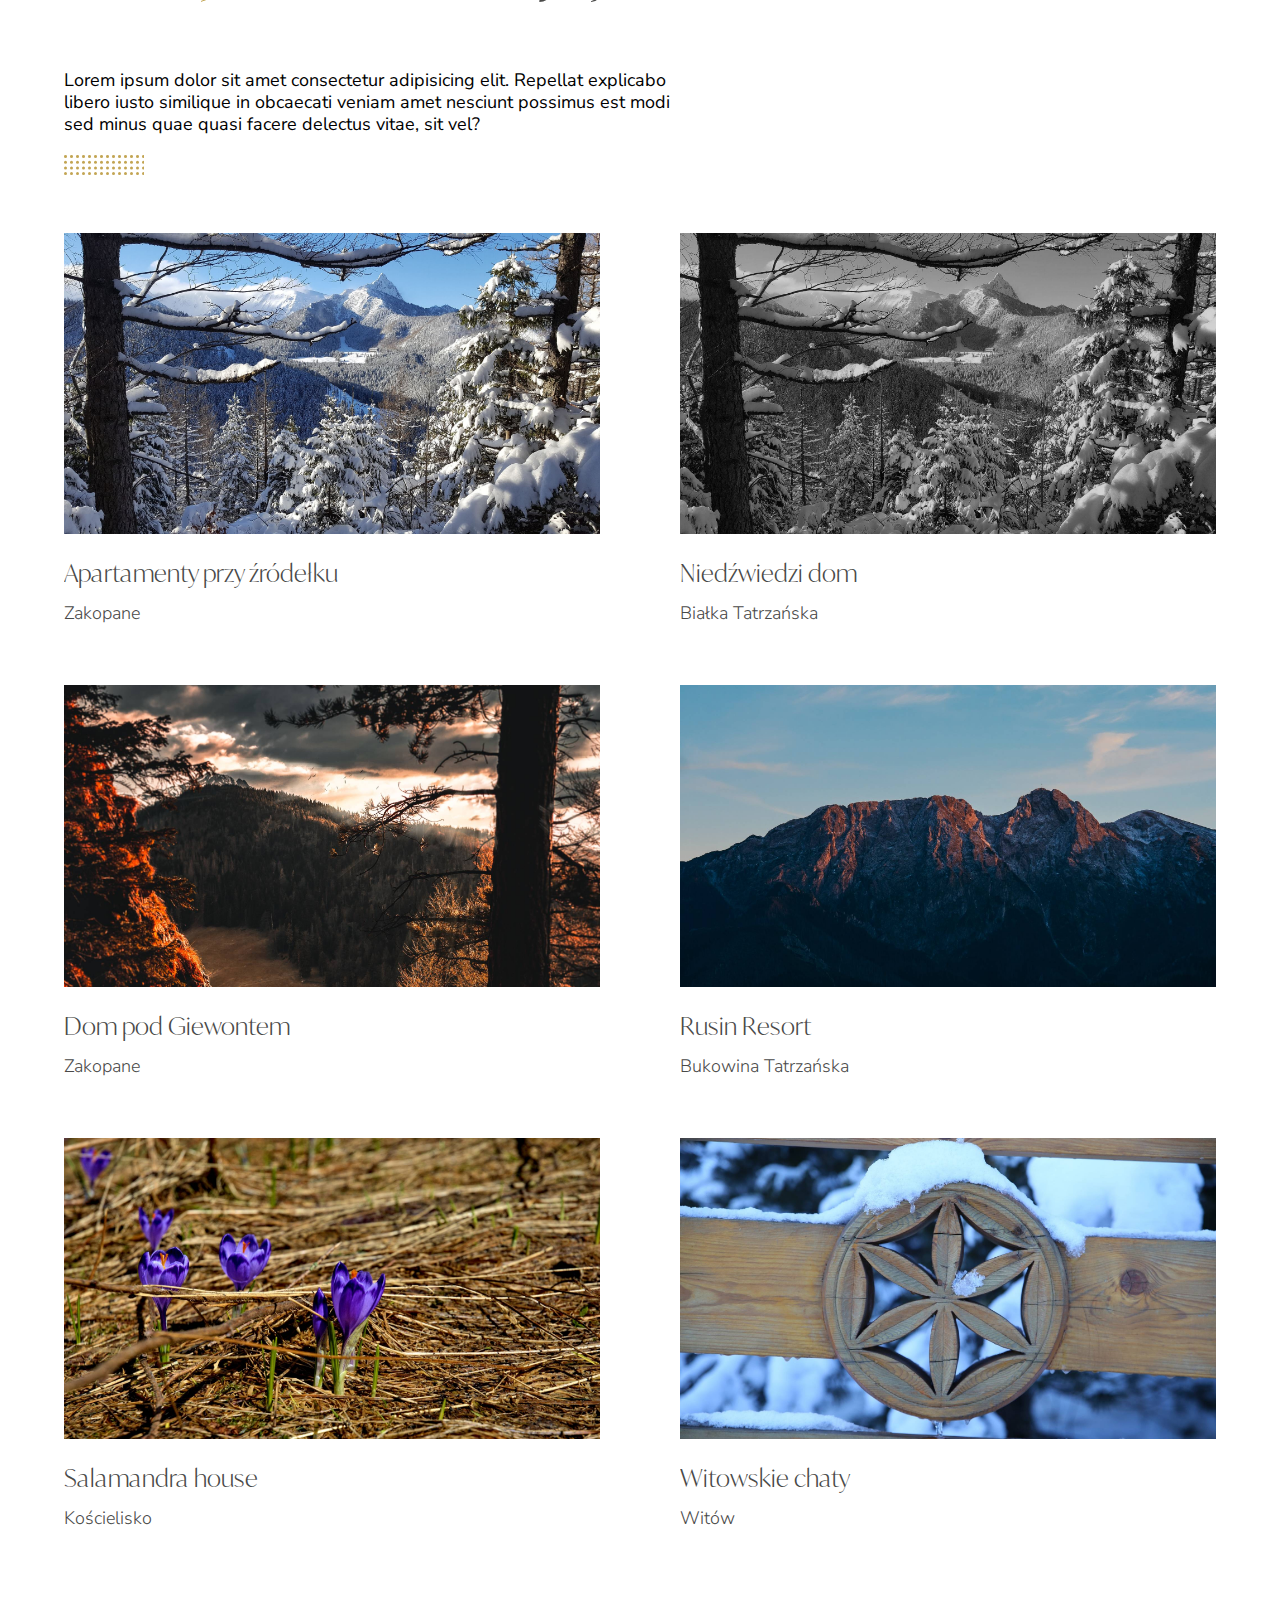
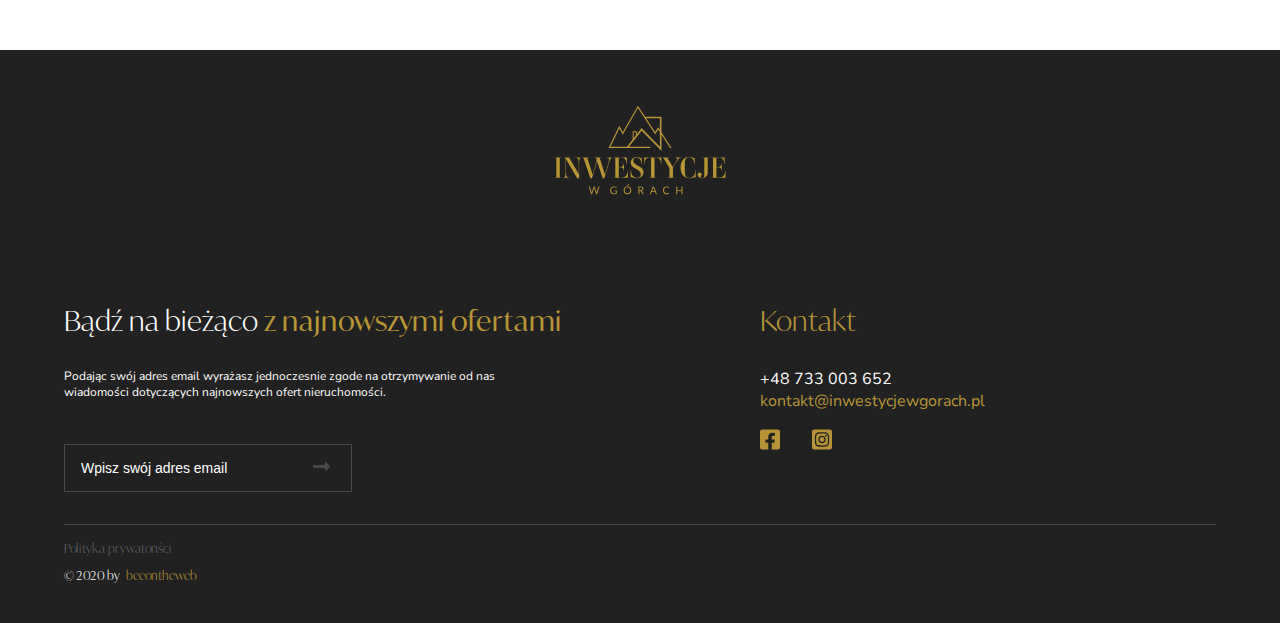
==== commit cf587795: "Change hero image & logo colours" ====
--- a/index.html
+++ b/index.html
@@ -11,7 +11,11 @@
       <nav> -->
     <div class="menu__toggler">
       <div class="menu__logo">
-        <img class="menu__logo--img" src="./images/logo/logo_divided.svg" alt="Logo Inwestycje w Górach" />
+        <img
+          class="menu__logo--img"
+          src="./images/logo/logo_gold_signature_optimized.svg"
+          alt="Logo Inwestycje w Górach"
+        />
       </div>
       <button class="hamburger">
         <span class="hamburger__box">
--- a/style.css
+++ b/style.css
@@ -402,7 +402,7 @@
   max-width: 100vw;
   height: 100vh;
   min-height: calc(100vh - 64px);
-  background-image: url("./images/heroes/hero_01_1920_1080.jpg");
+  background-image: url("./images/heroes/test_01.jpg");
   background-size: cover;
   background-position: center;
   display: -webkit-box;
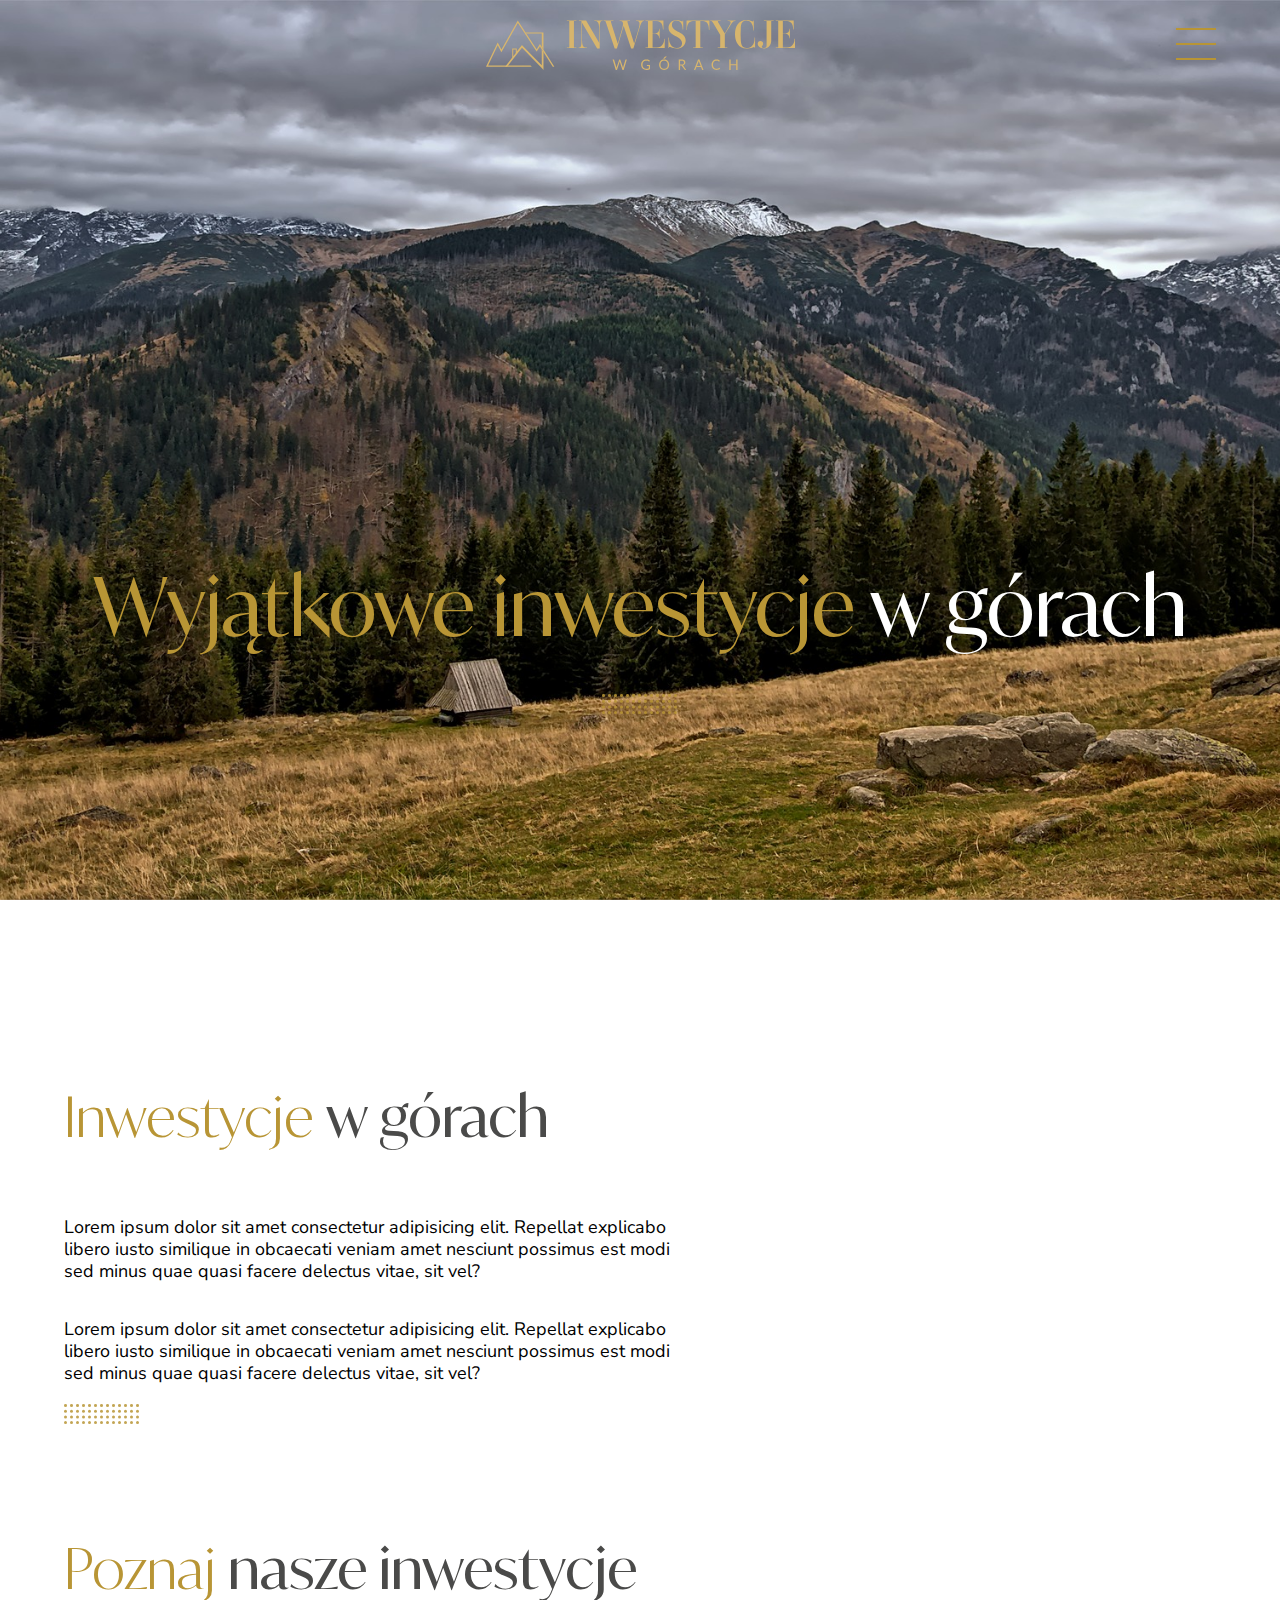
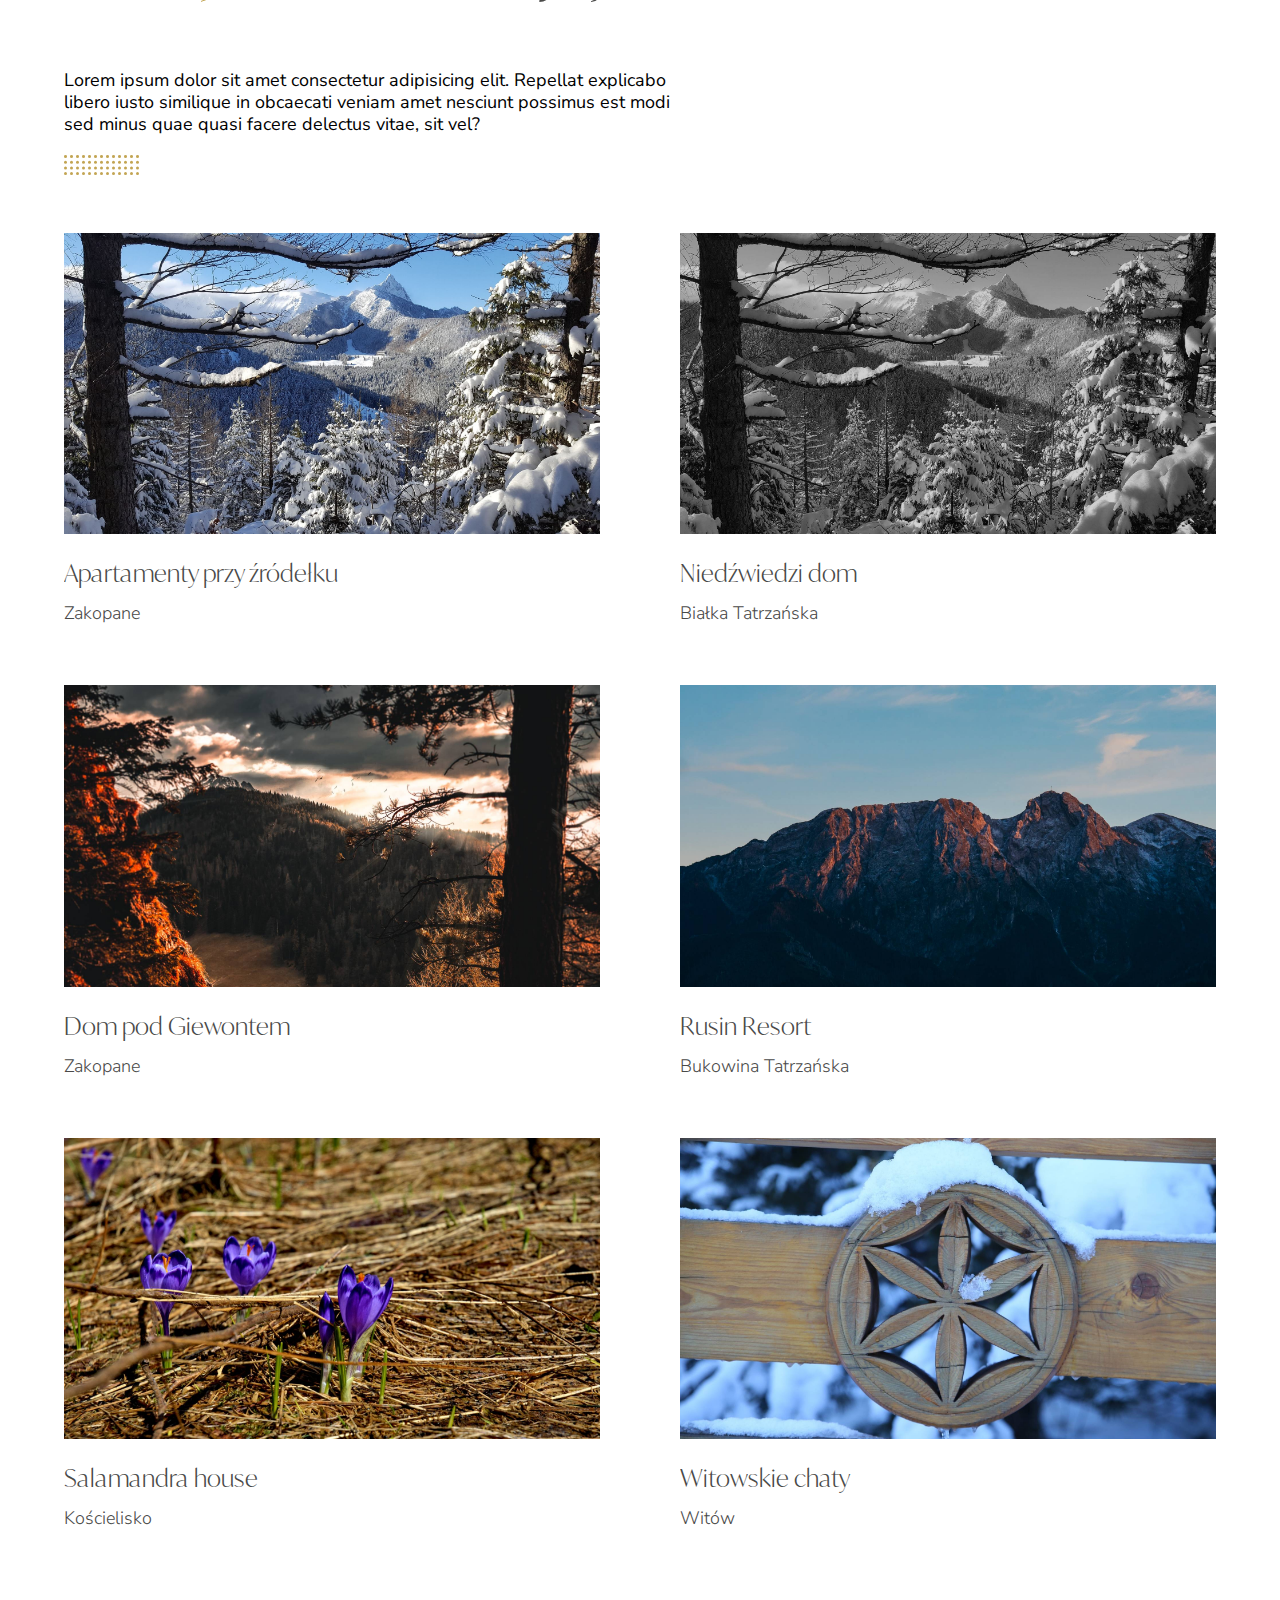
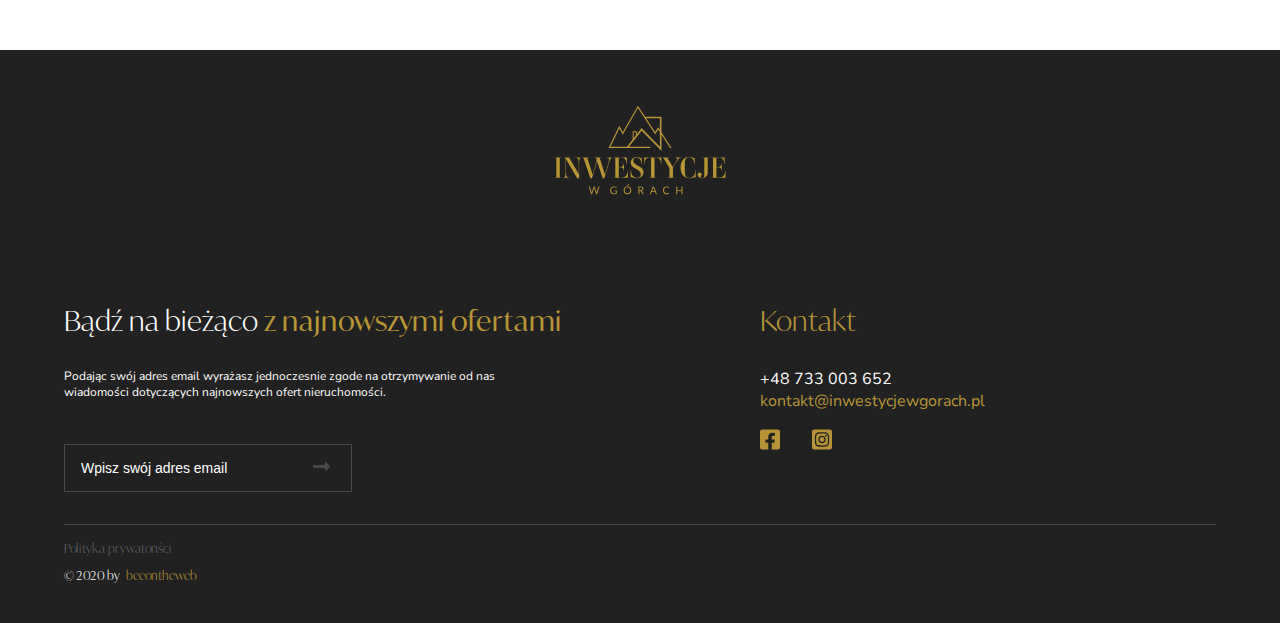
==== commit f80328f7: "Fix image-link hover issue, change single images from bgimage to image" ====
--- a/index.html
+++ b/index.html
@@ -7,46 +7,43 @@
     <title>Inwestycje w górach</title>
   </head>
   <body>
-    <!-- <header>
-      <nav> -->
-    <div class="menu__toggler">
-      <div class="menu__logo">
-        <img
-          class="menu__logo--img"
-          src="./images/logo/logo_gold_signature_optimized.svg"
-          alt="Logo Inwestycje w Górach"
-        />
+    <header>
+      <div class="menu__toggler">
+        <div class="menu__logo">
+          <img
+            class="menu__logo--img"
+            src="./images/logo/logo_gold_signature_optimized.svg"
+            alt="Logo Inwestycje w Górach"
+          />
+        </div>
+        <button class="hamburger">
+          <span class="hamburger__box">
+            <span class="hamburger__line"></span>
+          </span>
+        </button>
       </div>
-      <button class="hamburger">
-        <span class="hamburger__box">
-          <span class="hamburger__line"></span>
-        </span>
-      </button>
-    </div>
-    <nav class="menu-wrapper">
-      <ul class="menu">
-        <li class="menu__item"><a class="menu__item--link" href="./#home">Home</a></li>
-        <li class="menu__item"><a class="menu__item--link" href="./#about">O nas</a></li>
-        <li class="menu__item"><a class="menu__item--link" href="./#investments">Inwestycje</a></li>
-        <li class="menu__item"><a class="menu__item--link" href="./#footer">Kontakt</a></li>
-      </ul>
-      <div class="menu__contact">
-        <a href="tel:+48733003652" class="menu__contact--phone">+48 733 003 652</a>
-        <a href="mailto:kontakt@inwestycjewgorach.pl" class="menu__contact--email">kontakt@inwestycjewgorach.pl</a>
-        <div class="menu__contact--social-links">
-          <a href="" class="menu__contact--social-links facebook-link"
-            ><img src="./images/icons/facebook-square.svg" alt=""
-          /></a>
-          <a href="" class="menu__contact--social-links instagram-link"
-            ><img src="./images/icons/instagram-square.svg" alt=""
-          /></a>
+      <nav class="menu-wrapper">
+        <ul class="menu">
+          <li class="menu__item"><a class="menu__item--link" href="./#home">Home</a></li>
+          <li class="menu__item"><a class="menu__item--link" href="./#about">O nas</a></li>
+          <li class="menu__item"><a class="menu__item--link" href="./#investments">Inwestycje</a></li>
+          <li class="menu__item"><a class="menu__item--link" href="./#footer">Kontakt</a></li>
+        </ul>
+        <div class="menu__contact">
+          <a href="tel:+48733003652" class="menu__contact--phone">+48 733 003 652</a>
+          <a href="mailto:kontakt@inwestycjewgorach.pl" class="menu__contact--email">kontakt@inwestycjewgorach.pl</a>
+          <div class="menu__contact--social-links">
+            <a href="" class="menu__contact--social-links facebook-link"
+              ><img src="./images/icons/facebook-square.svg" alt=""
+            /></a>
+            <a href="" class="menu__contact--social-links instagram-link"
+              ><img src="./images/icons/instagram-square.svg" alt=""
+            /></a>
+          </div>
         </div>
-      </div>
-      <div class="menu-image-container"></div>
-    </nav>
-
-    <!-- </nav>
-    </header> -->
+        <div class="menu-image-container"></div>
+      </nav>
+    </header>
     <section class="hero" id="home">
       <h2 class="lead-text">
         Wyjątkowe inwestycje <br />
@@ -73,54 +70,53 @@
       </p>
       <div class="investments-wrapper">
         <a href="./single.html" class="single-investment">
-          <div class="single-investment__image"></div>
+          <div class="single-investment-image-wrapper">
+            <div class="single-investment__image"></div>
+          </div>
           <h3 class="single-investment__name">Apartamenty przy źródełku</h3>
           <h4 class="single-investment__city">Zakopane</h4>
         </a>
         <a href="./single.html" class="single-investment">
-          <div class="single-investment__image"></div>
+          <div class="single-investment-image-wrapper">
+            <div class="single-investment__image"></div>
+          </div>
           <h3 class="single-investment__name">Niedźwiedzi dom</h3>
           <h4 class="single-investment__city">Białka Tatrzańska</h4>
         </a>
         <a href="./single.html" class="single-investment">
-          <div class="single-investment__image"></div>
+          <div class="single-investment-image-wrapper">
+            <div class="single-investment__image"></div>
+          </div>
           <h3 class="single-investment__name">Dom pod Giewontem</h3>
           <h4 class="single-investment__city">Zakopane</h4>
         </a>
         <a href="./single.html" class="single-investment">
-          <div class="single-investment__image"></div>
+          <div class="single-investment-image-wrapper">
+            <div class="single-investment__image"></div>
+          </div>
           <h3 class="single-investment__name">Rusin Resort</h3>
           <h4 class="single-investment__city">Bukowina Tatrzańska</h4>
         </a>
         <a href="./single.html" class="single-investment">
-          <div class="single-investment__image"></div>
+          <div class="single-investment-image-wrapper">
+            <div class="single-investment__image"></div>
+          </div>
           <h3 class="single-investment__name">Salamandra house</h3>
           <h4 class="single-investment__city">Kościelisko</h4>
         </a>
         <a href="./single.html" class="single-investment">
-          <div class="single-investment__image"></div>
+          <div class="single-investment-image-wrapper">
+            <div class="single-investment__image"></div>
+          </div>
           <h3 class="single-investment__name">Witowskie chaty</h3>
           <h4 class="single-investment__city">Witów</h4>
         </a>
       </div>
     </section>
-    <!-- <section class="gallery">
-      <div class="gallery__image">
-        <h4 class="gallery__image--title">Najlepsze oferty</h4>
-      </div>
-    </section> -->
     <footer class="footer">
       <section class="footer__logo">
         <img class="footer__logo--img" src="./images/logo/logo_gold_optimized.svg" alt="Logo Inwestycje w Górach" />
       </section>
-      <!-- <section class="footer__cities">
-        <p class="footer__cities--city">Zakopane</p>
-        <p class="footer__cities--city">Białka Tatrzańska</p>
-        <p class="footer__cities--city">Kościelisko</p>
-        <p class="footer__cities--city">Bukowina Tatrzańska</p>
-        <p class="footer__cities--city">Witów</p>
-        <p class="footer__cities--city">Jurgów</p>
-      </section> -->
       <section class="footer__newsletter" id="footer">
         <h4 class="footer__newsletter--title">
           Bądź na bieżąco <br />
@@ -148,10 +144,16 @@
         <a href="tel:+48733003652" class="footer__contact--phone">+48 733 003 652</a>
         <a href="mailto:kontakt@inwestycjewgorach.pl" class="footer__contact--email">kontakt@inwestycjewgorach.pl</a>
         <div class="footer__contact--social-links">
-          <a href="" class="footer__contact--social-links facebook-link"
+          <a
+            href="https://www.facebook.com/Inwestycje-w-g%C3%B3rach-271312983347012"
+            rel="noopener noreferrer"
+            class="footer__contact--social-links facebook-link"
             ><img src="./images/icons/facebook-square.svg" alt=""
           /></a>
-          <a href="" class="footer__contact--social-links instagram-link"
+          <a
+            href="https://www.instagram.com/inwestycje_w_gorach/"
+            rel="noopener noreferrer"
+            class="footer__contact--social-links instagram-link"
             ><img src="./images/icons/instagram-square.svg" alt=""
           /></a>
         </div>
--- a/style.css
+++ b/style.css
@@ -466,7 +466,7 @@
   -webkit-transform: translateX(-50%);
           transform: translateX(-50%);
   content: "";
-  width: 80px;
+  width: 76px;
   height: 20px;
   background: url("./images/dots.svg");
   background-repeat: repeat-x;
@@ -553,7 +553,7 @@
   left: 0;
   bottom: -40px;
   content: "";
-  width: 80px;
+  width: 76px;
   height: 20px;
   background: url("./images/dots.svg");
   background-repeat: repeat-x;
@@ -633,7 +633,7 @@
   left: 0;
   bottom: -40px;
   content: "";
-  width: 80px;
+  width: 76px;
   height: 20px;
   background: url("./images/dots.svg");
   background-repeat: repeat-x;
@@ -651,7 +651,13 @@
   overflow: hidden;
 }
 
-.investments-wrapper .single-investment__image {
+.investments-wrapper .single-investment-image-wrapper {
+  width: calc(100vw - 40px);
+  height: calc((100vw - 40px) / 16 * 9);
+  overflow: hidden;
+}
+
+.investments-wrapper .single-investment-image-wrapper .single-investment__image {
   width: calc(100vw - 40px);
   height: calc((100vw - 40px) / 16 * 9);
   background: url("./images/heroes/hero_01_1920_1080.jpg");
@@ -662,7 +668,7 @@
   transition: transform 1s, -webkit-transform 1s;
 }
 
-.investments-wrapper .single-investment__image:hover {
+.investments-wrapper .single-investment-image-wrapper .single-investment__image:hover {
   -webkit-transform: scale(1.05);
           transform: scale(1.05);
 }
@@ -727,7 +733,12 @@
   .investments-wrapper .single-investment {
     height: auto;
   }
-  .investments-wrapper .single-investment__image {
+  .investments-wrapper .single-investment-image-wrapper {
+    width: 100%;
+    max-width: 100%;
+    height: calc((100vw - 120px) / 16 * 9 / 2);
+  }
+  .investments-wrapper .single-investment-image-wrapper .single-investment__image {
     width: 100%;
     max-width: 100%;
     height: calc((100vw - 120px) / 16 * 9 / 2);
@@ -742,7 +753,10 @@
     padding: 80px 30px 80px;
     grid-gap: 60px 80px;
   }
-  .investments-wrapper .single-investment__image {
+  .investments-wrapper .single-investment-image-wrapper {
+    height: calc((100vw - 180px) / 16 * 9 / 2);
+  }
+  .investments-wrapper .single-investment-image-wrapper .single-investment__image {
     height: calc((100vw - 180px) / 16 * 9 / 2);
   }
 }
@@ -755,7 +769,11 @@
     padding: 80px 30px 80px;
     grid-gap: 60px 80px;
   }
-  .investments-wrapper .single-investment__image {
+  .investments-wrapper .single-investment-image-wrapper {
+    width: 100%;
+    height: calc(536px / 16 * 9);
+  }
+  .investments-wrapper .single-investment-image-wrapper__image {
     width: 100%;
     height: calc(536px / 16 * 9);
   }
